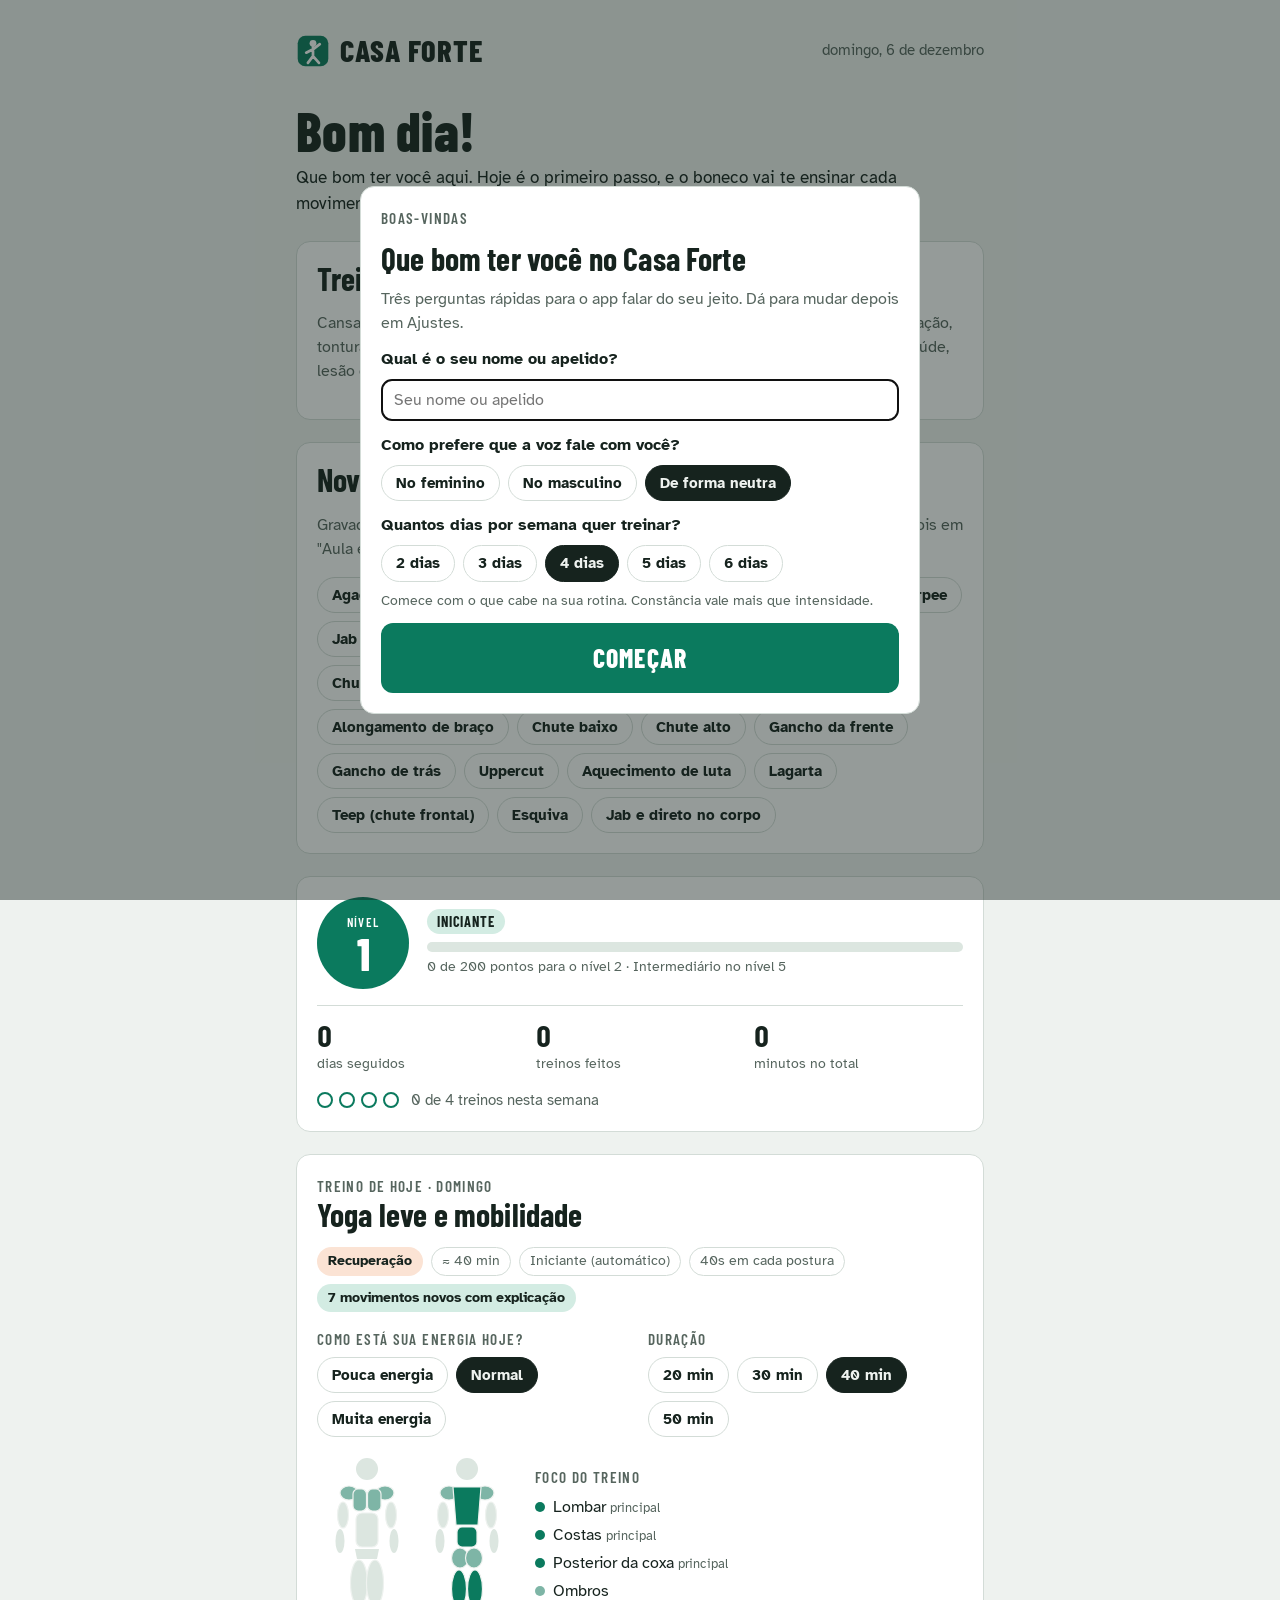
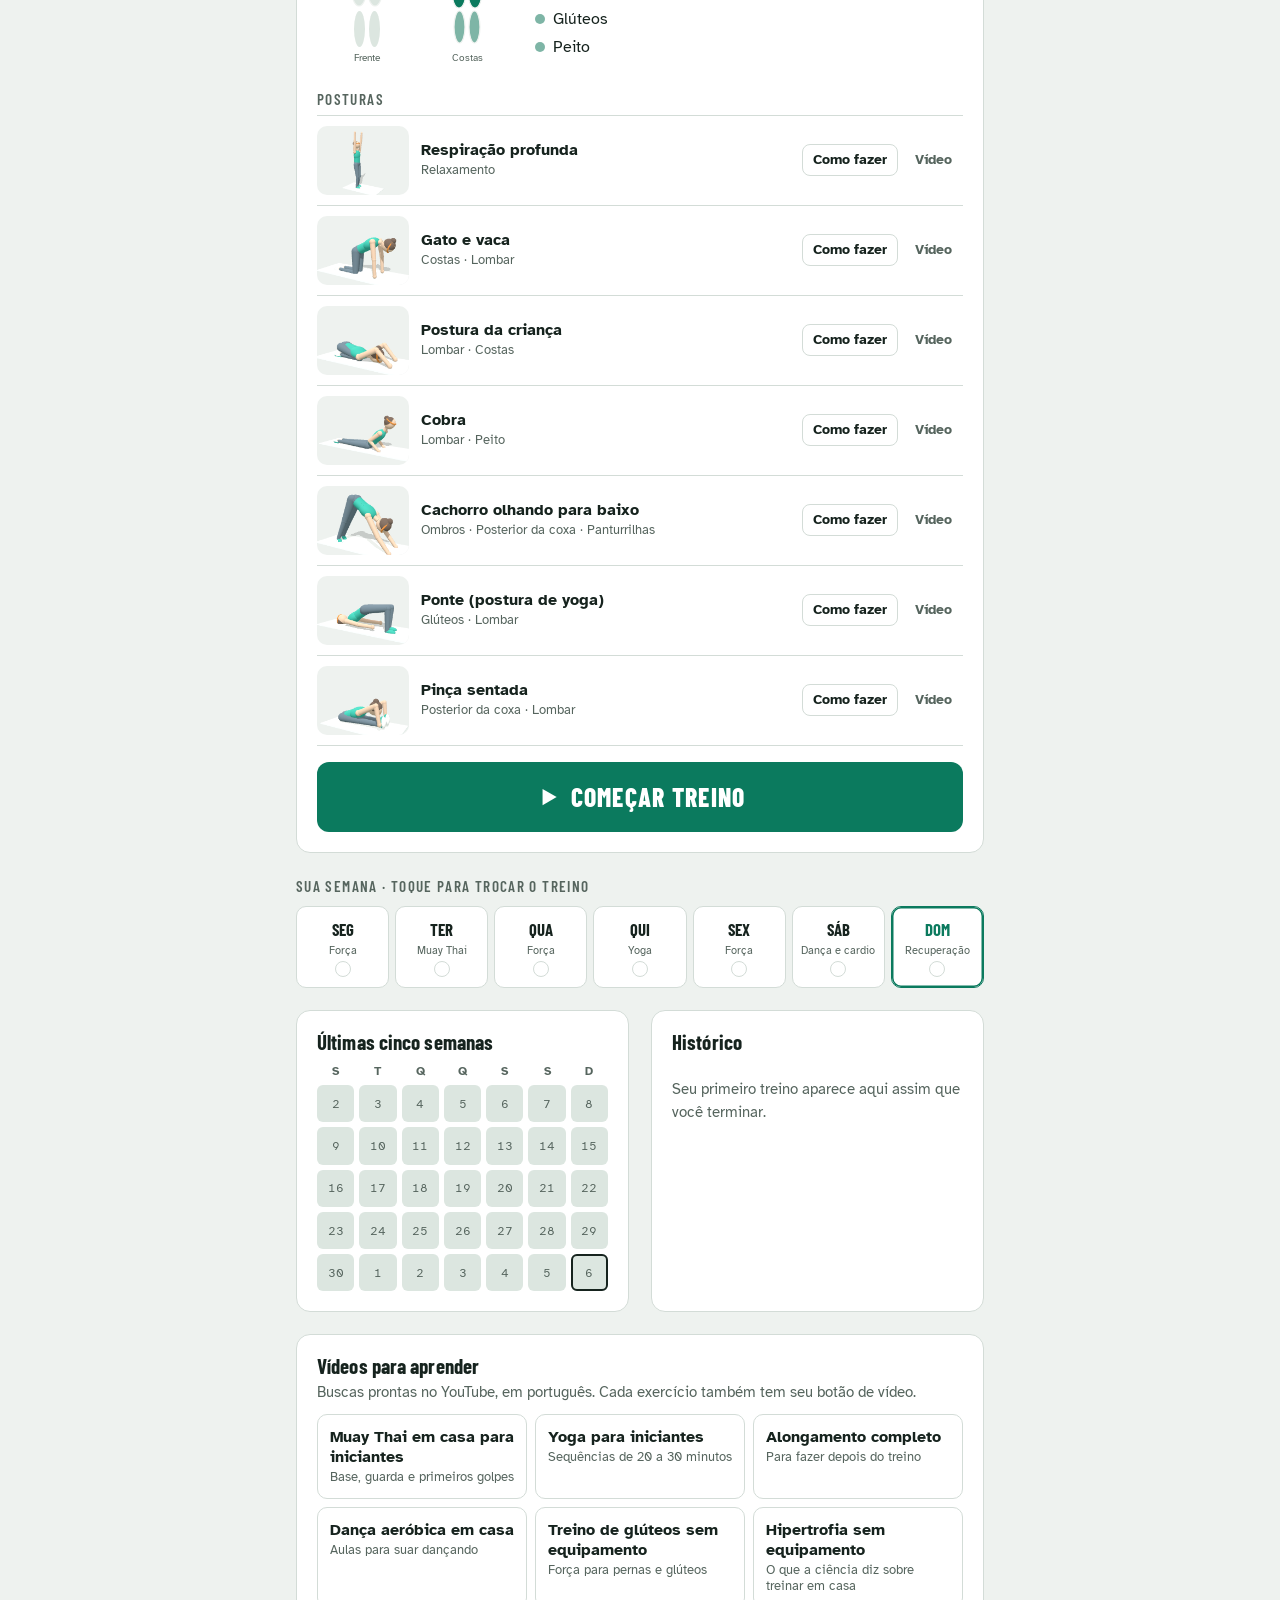
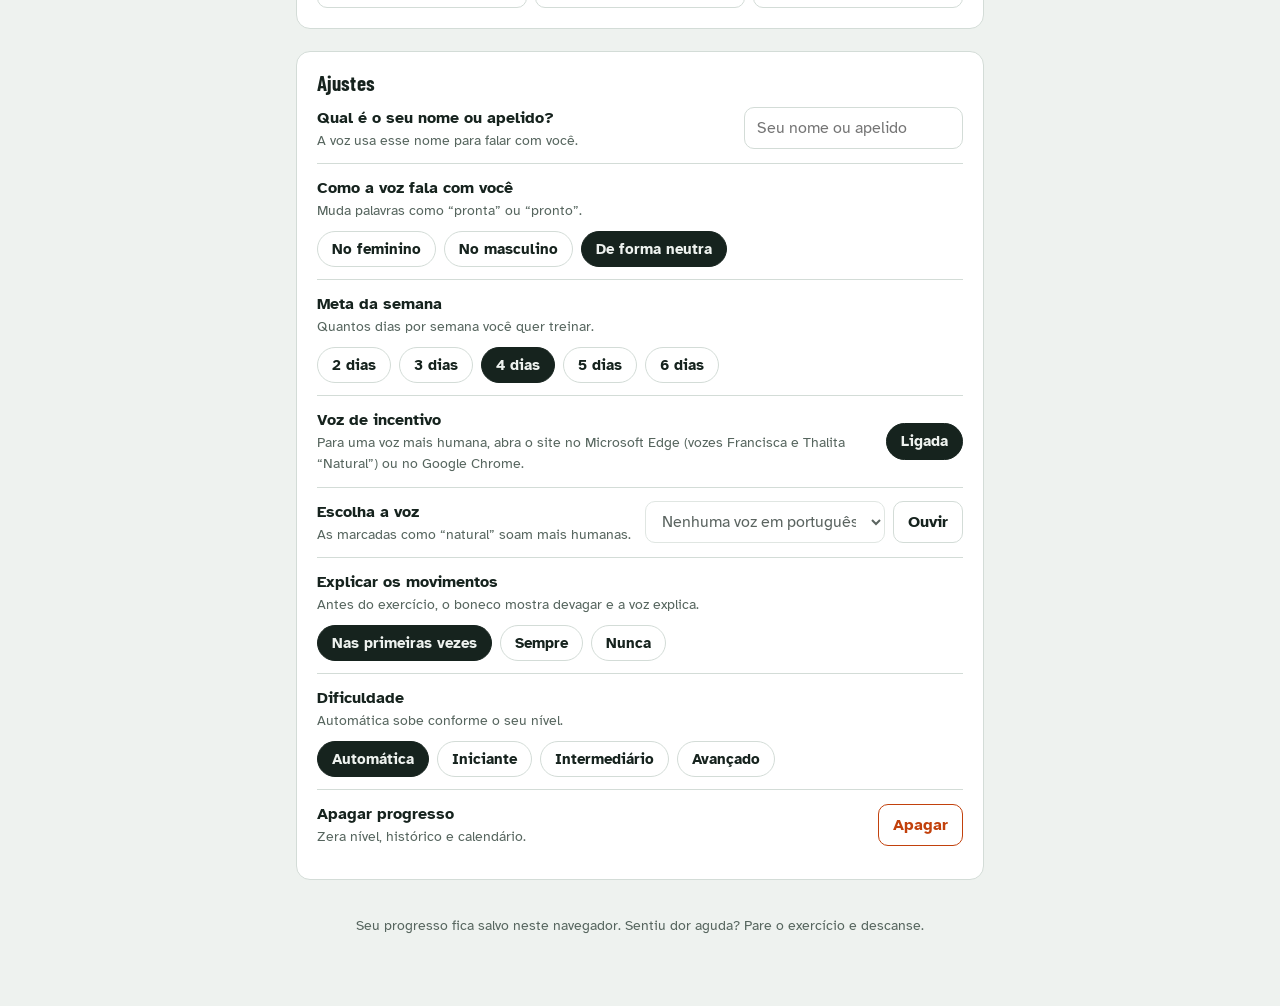
==== index.html @ c3bfa022 "Lote 2: teep, esquiva e jab e direto no corpo com aula; nova família de defesa no Muay Thai Co-Autho" ====
<!doctype html>
<html lang="pt-BR">
<head>
<meta charset="utf-8">
<meta name="viewport" content="width=device-width, initial-scale=1, viewport-fit=cover">
<title>Casa Forte</title>
<meta name="description" content="Treinos em casa sem equipamento: força, Muay Thai, yoga, alongamento e dança, com boneco 3D que ensina cada movimento e voz de incentivo.">
<meta name="theme-color" content="#0B7A5E">
<link rel="manifest" href="manifest.webmanifest">
<link rel="apple-touch-icon" href="icons/icon-192.png">
<meta name="apple-mobile-web-app-capable" content="yes">
<meta name="claude:viewport-fit-sides" content="cover">
<link rel="icon" href="data:image/svg+xml,%3Csvg xmlns='http://www.w3.org/2000/svg' viewBox='0 0 40 40'%3E%3Crect x='2' y='2' width='36' height='36' rx='9' fill='%230B7A5E'/%3E%3Ccircle cx='20' cy='11' r='4' fill='white'/%3E%3Cpath d='M20 15v11M20 18l-8 4M20 18l8-6M20 26l-6 8M20 26l7 8' stroke='white' stroke-width='3.2' stroke-linecap='round' fill='none'/%3E%3C/svg%3E">
<link rel="preconnect" href="https://fonts.googleapis.com">
<link rel="preconnect" href="https://fonts.gstatic.com" crossorigin>
<link rel="stylesheet" href="https://fonts.googleapis.com/css2?family=Barlow+Condensed:wght@500;600;700;800&family=Atkinson+Hyperlegible:wght@400;700&display=swap">
<link rel="stylesheet" href="css/style.css">
</head>
<body>
<div class="wrap" id="home">
  <header class="top">
    <div class="brand">
      <svg viewBox="0 0 40 40" aria-hidden="true"><rect x="2" y="2" width="36" height="36" rx="9" fill="var(--accent)"/><circle cx="20" cy="11" r="4" fill="var(--accent-ink)"/><path d="M20 15v11M20 18l-8 4M20 18l8-6M20 26l-6 8M20 26l7 8" stroke="var(--accent-ink)" stroke-width="3.2" stroke-linecap="round" fill="none"/></svg>
      <span class="brandname">Casa Forte</span>
    </div>
    <div class="today-date" id="todayDate"></div>
  </header>

  <section class="hello-card" aria-label="Boas-vindas">
    <h1 id="hello">Olá!</h1>
    <p id="helloLine"></p>
  </section>

  <section class="card safety" aria-label="Treine com segurança">
    <h2>Treine com segurança</h2>
    <p class="muted">Cansaço e ardência no músculo são esperados. Pare se sentir dor aguda ou na articulação, tontura, dor no peito ou falta de ar fora do normal. Se você tem alguma condição de saúde, lesão ou está grávida, converse com um profissional de saúde antes.</p>
  </section>

  <section class="card" aria-label="Movimentos reais">
    <h2>Novo: movimentos reais</h2>
    <p class="muted">Gravados com captura de movimento de uma pessoa de verdade. Toque em um e depois em "Aula em câmera lenta".</p>
    <div class="chips"><button class="chip" data-ver="squat">Agachamento livre</button><button class="chip" data-ver="pushFull">Flexão</button><button class="chip" data-ver="highPlank">Prancha alta</button><button class="chip" data-ver="bicycle">Abdominal bicicleta</button><button class="chip" data-ver="burpee">Burpee</button><button class="chip" data-ver="jabcross">Jab e direto</button><button class="chip" data-ver="shadowbox">Sequência de socos</button><button class="chip" data-ver="elbow">Cotovelada</button><button class="chip" data-ver="knee">Joelhada</button><button class="chip" data-ver="kickMid">Chute circular</button><button class="chip" data-ver="mtBounce">Base de luta</button><button class="chip" data-ver="jacks">Polichinelo</button><button class="chip" data-ver="jog">Corrida no lugar</button><button class="chip" data-ver="armStretch">Alongamento de braço</button><button class="chip" data-ver="kickLow">Chute baixo</button><button class="chip" data-ver="kickHigh">Chute alto</button><button class="chip" data-ver="hookLead">Gancho da frente</button><button class="chip" data-ver="hookRear">Gancho de trás</button><button class="chip" data-ver="upperRear">Uppercut</button><button class="chip" data-ver="boxWarm">Aquecimento de luta</button><button class="chip" data-ver="pikeWalk">Lagarta</button><button class="chip" data-ver="teep">Teep (chute frontal)</button><button class="chip" data-ver="dodge">Esquiva</button><button class="chip" data-ver="bodyJab">Jab e direto no corpo</button></div>
  </section>

  <section class="card" aria-label="Seu nível">
    <div class="levelrow">
      <div class="lvl"><small>Nível</small><b id="lvlNum">1</b></div>
      <div>
        <span class="tierpill" id="tierName">Iniciante</span>
        <div class="xpbar"><i id="xpFill" style="width:0%"></i></div>
        <div class="muted" style="font-size:.9rem" id="xpText"></div>
      </div>
    </div>
    <div class="stats">
      <div class="stat"><b id="stStreak">0</b><span>dias seguidos</span></div>
      <div class="stat"><b id="stCount">0</b><span>treinos feitos</span></div>
      <div class="stat"><b id="stMin">0</b><span>minutos no total</span></div>
    </div>
    <div class="weekgoal"><div class="wg-dots" id="wgDots"></div><span id="wgText"></span></div>
  </section>

  <section class="card today" aria-label="Treino escolhido">
    <div>
      <div class="eyebrow" id="planEyebrow">Treino de hoje</div>
      <h2 id="planName"></h2>
    </div>
    <div class="tagrow" id="planTags"></div>
    <div class="opts">
      <div>
        <div class="eyebrow" style="margin-bottom:6px">Como está sua energia hoje?</div>
        <div class="chips" id="energyChips"></div>
        <p class="note" id="energyNote"></p>
      </div>
      <div>
        <div class="eyebrow" style="margin-bottom:6px">Duração</div>
        <div class="chips" id="durChips"></div>
      </div>
    </div>
    <div class="focus">
      <div id="bodyMap"></div>
      <div>
        <div class="eyebrow">Foco do treino</div>
        <ul id="focusList"></ul>
      </div>
    </div>
    <div>
      <div class="eyebrow" style="margin-bottom:4px" id="exHead">Exercícios</div>
      <div class="exlist" id="exList"></div>
    </div>
    <button class="go" id="startBtn"><svg width="26" height="26" viewBox="0 0 24 24" aria-hidden="true"><path d="M7 4.5v15l13-7.5z" fill="currentColor"/></svg>Começar treino</button>
  </section>

  <section aria-label="Semana">
    <div class="eyebrow" style="margin-bottom:8px">Sua semana · toque para trocar o treino</div>
    <div class="week" id="week"></div>
  </section>

  <div class="two">
    <section class="card" aria-label="Calendário">
      <h3>Últimas cinco semanas</h3>
      <div class="cal" id="cal"></div>
    </section>
    <section class="card" aria-label="Histórico">
      <h3>Histórico</h3>
      <ul class="hist" id="hist"></ul>
    </section>
  </div>

  <section class="card" aria-label="Vídeos">
    <h3>Vídeos para aprender</h3>
    <p class="muted" style="margin:4px 0 0;font-size:.95rem">Buscas prontas no YouTube, em português. Cada exercício também tem seu botão de vídeo.</p>
    <div class="vids" id="vids"></div>
  </section>

  <section class="card" aria-label="Ajustes">
    <h3>Ajustes</h3>
    <div class="setrow">
      <div><b>Qual é o seu nome ou apelido?</b><div class="muted small">A voz usa esse nome para falar com você.</div></div>
      <input id="nameIn" class="field" type="text" maxlength="30" placeholder="Seu nome ou apelido" autocomplete="nickname">
    </div>
    <div class="setrow">
      <div><b>Como a voz fala com você</b><div class="muted small">Muda palavras como “pronta” ou “pronto”.</div></div>
      <div class="chips" id="tratChips"></div>
    </div>
    <div class="setrow">
      <div><b>Meta da semana</b><div class="muted small">Quantos dias por semana você quer treinar.</div></div>
      <div class="chips" id="metaChips"></div>
    </div>
    <div class="setrow">
      <div style="min-width:0;flex:1 1 240px"><b>Voz de incentivo</b><div class="muted small" id="voiceInfo">Fala o exercício, explica os movimentos e anima você.</div></div>
      <div class="chips"><button class="chip" id="voiceToggle" aria-pressed="true">Ligada</button></div>
    </div>
    <div class="setrow">
      <div><b>Escolha a voz</b><div class="muted small">As marcadas como “natural” soam mais humanas.</div></div>
      <div class="chips"><select id="voiceSel" class="field" aria-label="Voz"></select><button class="btn2" id="voiceTest">Ouvir</button></div>
    </div>
    <div class="setrow">
      <div><b>Explicar os movimentos</b><div class="muted small">Antes do exercício, o boneco mostra devagar e a voz explica.</div></div>
      <div class="chips" id="explainChips"></div>
    </div>
    <div class="setrow">
      <div><b>Dificuldade</b><div class="muted small">Automática sobe conforme o seu nível.</div></div>
      <div class="chips" id="tierChips"></div>
    </div>
    <div class="setrow">
      <div><b>Apagar progresso</b><div class="muted small">Zera nível, histórico e calendário.</div></div>
      <div id="resetBox"><button class="btn2 danger" id="resetBtn">Apagar</button></div>
    </div>
  </section>
  <p class="foot">Seu progresso fica salvo neste navegador. Sentiu dor aguda? Pare o exercício e descanse.</p>
</div>

<div class="overlay" id="player" hidden>
  <div class="pl">
    <div class="plhead">
      <div class="eyebrow" id="plLabel">Aquecimento</div>
      <div class="num muted" id="plTotal"></div>
      <button class="btn2" id="quitBtn">Encerrar</button>
    </div>
    <div class="prog"><i id="plProg"></i></div>
    <div class="stage">
      <canvas id="plCanvas"></canvas><canvas id="plOverlay" class="ov"></canvas>
      <span class="badge" id="plBadge">Exercício</span>
      <span class="hint">Arraste para girar · toque duplo para voltar</span>
    </div>
    <div class="side">
      <div id="quitBox" hidden></div>
      <div class="plinfo">
        <div style="min-width:0">
          <div class="plname" id="plName"></div>
          <div class="pltip" id="plTip"></div>
          <div class="pltempo" id="plTempo" hidden></div>
        </div>
        <div class="ring" id="plRing">
          <svg viewBox="0 0 120 120"><circle class="bgc" cx="60" cy="60" r="52" stroke-width="10" fill="none"/><circle class="fgc" id="plArc" cx="60" cy="60" r="52" stroke-width="10" fill="none" stroke-linecap="round" stroke-dasharray="326.7" stroke-dashoffset="0"/></svg>
          <div class="t" id="plTime">0</div>
        </div>
      </div>
      <div id="plHow" class="howbox" hidden></div>
      <div class="tagrow" id="plMus"></div>
      <div class="nextup" id="plNext"></div>
      <div class="ctrls">
        <button class="cb" id="prevBtn" aria-label="Voltar exercício"><svg viewBox="0 0 24 24"><path d="M6 5v14M19 5l-10 7 10 7z" fill="currentColor" stroke="currentColor" stroke-width="2" stroke-linejoin="round"/></svg></button>
        <button class="cb big" id="pauseBtn" aria-label="Pausar"><svg viewBox="0 0 24 24" id="pauseIco"><rect x="6" y="5" width="4" height="14" rx="1" fill="currentColor"/><rect x="14" y="5" width="4" height="14" rx="1" fill="currentColor"/></svg></button>
        <button class="cb" id="nextBtn" aria-label="Pular exercício"><svg viewBox="0 0 24 24"><path d="M18 5v14M5 5l10 7-10 7z" fill="currentColor" stroke="currentColor" stroke-width="2" stroke-linejoin="round"/></svg></button>
      </div>
      <div class="ctrls small">
        <button class="pillbtn" id="howBtn" aria-pressed="false">Como fazer</button>
        <button class="pillbtn" id="guideBtn" aria-pressed="true">Guias de postura</button>
        <button class="pillbtn" id="plVoice" aria-pressed="true">Voz</button>
        <a class="pillbtn" id="plVideo" href="#" target="_blank" rel="noopener">Vídeo</a>
      </div>
    </div>
  </div>
</div>

<div class="overlay done" id="done" hidden>
  <canvas id="confetti" aria-hidden="true"></canvas>
  <div class="box">
    <div class="eyebrow">Treino concluído</div>
    <h2 id="dnTitle">Mandou bem!</h2>
    <p class="muted" id="dnText" style="margin:0"></p>
    <div class="card" style="width:100%">
      <div class="levelrow">
        <div class="lvl"><small>Nível</small><b id="dnLvl">1</b></div>
        <div style="text-align:left"><span class="tierpill" id="dnTier"></span><div class="xpbar"><i id="dnFill"></i></div><div class="muted" style="font-size:.9rem" id="dnXp"></div></div>
      </div>
      <div class="stats">
        <div class="stat"><b id="dnMin">0</b><span>minutos</span></div>
        <div class="stat"><b id="dnGain">0</b><span>pontos ganhos</span></div>
        <div class="stat"><b id="dnStreak">0</b><span>dias seguidos</span></div>
      </div>
    </div>
    <button class="go" id="dnBack">Voltar ao início</button>
  </div>
</div>

<div class="modal" id="preview" hidden>
  <div class="card mcard" role="dialog" aria-modal="true" aria-labelledby="pvName">
    <div style="display:flex;justify-content:space-between;gap:10px;align-items:start">
      <div><div class="eyebrow" id="pvMus"></div><h3 id="pvName" style="font-size:1.8rem"></h3></div>
      <button class="btn2" id="pvClose">Fechar</button>
    </div>
    <div class="pvgrid">
      <div class="pv"><canvas id="pvCanvas"></canvas><canvas id="pvOverlay" class="ov"></canvas><span class="hint">Arraste para girar</span></div>
      <div id="pvHow"></div>
    </div>
    <div class="chips"><button class="btn" id="pvListen">Aula em câmera lenta</button><a class="lnk" id="pvVideo" target="_blank" rel="noopener">Ver vídeo no YouTube</a></div>
  </div>
</div>


<div class="modal" id="welcome" hidden>
  <div class="card mcard welcome" role="dialog" aria-modal="true" aria-labelledby="wTitle">
    <div class="eyebrow">Boas-vindas</div>
    <h2 id="wTitle">Que bom ter você no Casa Forte</h2>
    <p class="muted" style="margin:0">Três perguntas rápidas para o app falar do seu jeito. Dá para mudar depois em Ajustes.</p>
    <label class="wq"><b>Qual é o seu nome ou apelido?</b><input id="wName" class="field" type="text" maxlength="30" placeholder="Seu nome ou apelido" autocomplete="nickname"></label>
    <div class="wq"><b>Como prefere que a voz fale com você?</b><div class="chips" id="wTrat"></div></div>
    <div class="wq"><b>Quantos dias por semana quer treinar?</b><div class="chips" id="wMeta"></div><span class="muted small">Comece com o que cabe na sua rotina. Constância vale mais que intensidade.</span></div>
    <button class="go" id="wGo">Começar</button>
  </div>
</div>

<script src="js/vendor/three.min.js"></script>
<script src="js/engine.js"></script>
<script src="js/teach.js"></script>
<script src="js/catalog.js"></script>
<script src="js/lines.js"></script>
<script src="js/vendor/GLTFLoader.js"></script>
<script src="js/vendor/SkeletonUtils.js"></script>
<script src="js/vendor/meshopt_decoder.js"></script>
<script src="js/mocap.js"></script>
<script src="js/real.js"></script>
<script src="js/mannequin.js"></script>
<script src="js/ritmo.js"></script>
<script src="js/aula.js"></script>
<script src="js/app.js"></script>
</body>
</html>
---- css/style.css ----
/* Layout: uma coluna central estilo app (painel de treino), player em tela cheia por cima */
:root{
  --bg:#EEF2EF; --surface:#FFFFFF; --ink:#16231E; --muted:#56655E; --line:#D3DCD7;
  --accent:#0B7A5E; --accent-ink:#FFFFFF; --accent-soft:#D3ECE3; --mat:#DCE6E0;
  --warm:#C2410C; --warm-soft:#FBE3D4;
  --font-d:'Barlow Condensed','Arial Narrow','Roboto Condensed',sans-serif;
  --font-b:'Atkinson Hyperlegible',system-ui,-apple-system,'Segoe UI',sans-serif;
}
@media (prefers-color-scheme: dark){:root:not([data-theme="light"]){
  --bg:#0E1412; --surface:#17201C; --ink:#E3EBE7; --muted:#9AA9A2; --line:#2A3631;
  --accent:#3CC69C; --accent-ink:#06261C; --accent-soft:#143A2E; --mat:#1F2B26;
  --warm:#FF8B4D; --warm-soft:#3A2214; color-scheme:dark}}
:root[data-theme="dark"]{
  --bg:#0E1412; --surface:#17201C; --ink:#E3EBE7; --muted:#9AA9A2; --line:#2A3631;
  --accent:#3CC69C; --accent-ink:#06261C; --accent-soft:#143A2E; --mat:#1F2B26;
  --warm:#FF8B4D; --warm-soft:#3A2214; color-scheme:dark}
*{box-sizing:border-box}
[hidden]{display:none!important}
html,body{background:var(--bg);color:var(--ink)}
body{font-family:var(--font-b);font-size:16px;line-height:1.5}
.wrap{max-width:720px;margin:0 auto;padding-block:20px 48px;padding-left:max(16px,env(safe-area-inset-left,0px));padding-right:max(16px,env(safe-area-inset-right,0px));display:flex;flex-direction:column;gap:22px}
h1,h2,h3{font-family:var(--font-d);font-weight:700;line-height:1.05;margin:0;text-wrap:balance;letter-spacing:.005em}
h2{font-size:2rem}
h3{font-size:1.3rem}
.eyebrow{font-family:var(--font-d);font-weight:600;font-size:.95rem;text-transform:uppercase;letter-spacing:.09em;color:var(--muted)}
.muted{color:var(--muted)}
button{font:inherit;color:inherit;cursor:pointer}
button:focus-visible,a:focus-visible{outline:3px solid var(--accent);outline-offset:2px}
.num{font-family:var(--font-d);font-variant-numeric:tabular-nums}

.top{display:flex;align-items:center;justify-content:space-between;gap:12px}
.brand{display:flex;align-items:center;gap:10px}
.brand svg{width:34px;height:34px}
.brandname{font-family:var(--font-d);font-size:1.9rem;font-weight:800;text-transform:uppercase;letter-spacing:.03em}
.today-date{color:var(--muted);font-size:.95rem;text-align:right}

.card{background:var(--surface);border:1px solid var(--line);border-radius:14px;padding:20px}
.levelrow{display:grid;grid-template-columns:auto 1fr;gap:18px;align-items:center}
.lvl{display:flex;flex-direction:column;align-items:center;justify-content:center;width:92px;height:92px;border-radius:50%;background:var(--accent);color:var(--accent-ink)}
.lvl small{font-family:var(--font-d);text-transform:uppercase;letter-spacing:.1em;font-size:.8rem;font-weight:600}
.lvl b{font-family:var(--font-d);font-size:2.8rem;line-height:.9;font-weight:800}
.tierpill{display:inline-block;font-family:var(--font-d);font-weight:700;text-transform:uppercase;letter-spacing:.06em;font-size:.9rem;padding:2px 10px;border-radius:99px;background:var(--accent-soft);color:var(--ink)}
.xpbar{height:10px;border-radius:99px;background:var(--mat);overflow:hidden;margin:8px 0 4px}
.xpbar i{display:block;height:100%;background:var(--accent);border-radius:99px;transition:width .6s}
.stats{display:grid;grid-template-columns:repeat(3,1fr);gap:10px;margin-top:16px;border-top:1px solid var(--line);padding-top:14px}
.stat b{display:block;font-family:var(--font-d);font-size:1.9rem;line-height:1;font-variant-numeric:tabular-nums}
.stat span{font-size:.85rem;color:var(--muted)}

.today{display:flex;flex-direction:column;gap:16px}
.tagrow{display:flex;flex-wrap:wrap;gap:8px}
.tag{font-size:.85rem;padding:3px 10px;border-radius:99px;border:1px solid var(--line);color:var(--muted)}
.tag.kind{background:var(--warm-soft);color:var(--ink);border-color:transparent;font-weight:700}
.chips{display:flex;flex-wrap:wrap;gap:8px}
.chip{border:1.5px solid var(--line);background:transparent;border-radius:99px;padding:6px 14px;font-weight:700;font-size:.92rem}
.chip[aria-pressed="true"]{background:var(--ink);color:var(--bg);border-color:var(--ink)}
.focus{display:grid;grid-template-columns:minmax(0,200px) 1fr;gap:18px;align-items:center}
.focus svg{width:100%;height:auto;max-width:200px}
.bm{fill:var(--mat);stroke:var(--bg);stroke-width:1.2}
.bm.l1{fill:color-mix(in srgb,var(--accent) 45%,var(--mat))}
.bm.l2{fill:var(--accent)}
.bm-base{fill:var(--mat)}
.focus ul{margin:6px 0 0;padding:0;list-style:none;display:flex;flex-direction:column;gap:4px}
.focus li{display:flex;align-items:center;gap:8px}
.dot{width:10px;height:10px;border-radius:50%;flex:none}
.dot.l2{background:var(--accent)}.dot.l1{background:color-mix(in srgb,var(--accent) 45%,var(--mat))}

.exlist{display:flex;flex-direction:column;border-top:1px solid var(--line)}
.ex{display:grid;grid-template-columns:64px minmax(0,1fr) auto;gap:12px;align-items:center;padding:10px 0;border-bottom:1px solid var(--line)}
.ex canvas{width:64px;height:48px;background:var(--bg);border-radius:8px}
.ex .nm{font-weight:700;line-height:1.25}
.ex .mm{font-size:.83rem;color:var(--muted)}
.ex .acts{display:flex;gap:6px}
.lnk{border:1.5px solid var(--line);background:transparent;border-radius:8px;padding:5px 10px;font-size:.85rem;font-weight:700;text-decoration:none;color:var(--ink);white-space:nowrap}
.go{display:flex;align-items:center;justify-content:center;gap:10px;width:100%;border:0;border-radius:12px;padding:16px;background:var(--accent);color:var(--accent-ink);font-family:var(--font-d);font-size:1.6rem;font-weight:800;text-transform:uppercase;letter-spacing:.05em}
.go:hover{filter:brightness(1.06)}

.week{display:grid;grid-template-columns:repeat(7,minmax(0,1fr));gap:6px}
.day{display:flex;flex-direction:column;align-items:center;gap:2px;padding:10px 2px;border-radius:10px;border:1.5px solid var(--line);background:var(--surface);min-width:0}
.day b{font-family:var(--font-d);font-size:1.05rem;text-transform:uppercase}
.day span{font-size:.7rem;color:var(--muted);text-align:center;line-height:1.15;overflow-wrap:anywhere}
.day.sel{border-color:var(--accent);box-shadow:inset 0 0 0 1.5px var(--accent)}
.day.today b{color:var(--accent)}
.day .ck{width:16px;height:16px;border-radius:50%;border:1.5px solid var(--line);margin-top:2px}
.day .ck.on{background:var(--accent);border-color:var(--accent)}

.cal{display:grid;grid-template-columns:repeat(7,1fr);gap:5px;margin-top:10px}
.cal .h{font-size:.72rem;text-align:center;color:var(--muted);font-weight:700}
.cal .c{aspect-ratio:1;max-width:100%;border-radius:6px;background:var(--mat);display:flex;align-items:center;justify-content:center;font-size:.75rem;color:var(--muted);font-variant-numeric:tabular-nums}
.cal .c.on{background:var(--accent);color:var(--accent-ink);font-weight:700}
.cal .c.td{outline:2px solid var(--ink);outline-offset:-2px}
.cal .c.fut{opacity:.4}

.hist{list-style:none;margin:8px 0 0;padding:0;display:flex;flex-direction:column}
.hist li{display:flex;justify-content:space-between;gap:12px;padding:9px 0;border-bottom:1px solid var(--line);font-size:.95rem}
.hist li span:last-child{color:var(--muted);white-space:nowrap;font-variant-numeric:tabular-nums}
.empty{color:var(--muted);font-size:.95rem;margin:8px 0 0}

.vids{display:grid;grid-template-columns:repeat(auto-fill,minmax(200px,1fr));gap:8px;margin-top:10px}
.vids a{display:block;padding:12px;border-radius:10px;border:1.5px solid var(--line);text-decoration:none;color:var(--ink);font-weight:700;line-height:1.25}
.vids a small{display:block;font-weight:400;color:var(--muted);margin-top:2px}

.setrow{display:flex;flex-wrap:wrap;align-items:center;justify-content:space-between;gap:10px;padding:12px 0;border-bottom:1px solid var(--line)}
.setrow:last-child{border-bottom:0}
.btn2{border:1.5px solid var(--line);background:transparent;border-radius:10px;padding:8px 14px;font-weight:700}
.btn2.danger{color:var(--warm);border-color:var(--warm)}
.foot{font-size:.85rem;color:var(--muted);text-align:center}

/* Player */
.overlay{position:fixed;inset:0;z-index:50;background:var(--bg);display:flex;flex-direction:column;padding-top:env(safe-area-inset-top,0px);padding-bottom:env(safe-area-inset-bottom,0px)}
.pl{flex:1;display:flex;flex-direction:column;gap:10px;width:100%;max-width:900px;margin:0 auto;padding-block:12px;padding-left:max(16px,env(safe-area-inset-left,0px));padding-right:max(16px,env(safe-area-inset-right,0px));min-height:0}
.plhead{display:flex;align-items:center;justify-content:space-between;gap:10px}
.plhead .eyebrow{color:var(--ink)}
.prog{height:6px;background:var(--mat);border-radius:99px;overflow:hidden}
.prog i{display:block;height:100%;background:var(--accent);width:0}
.stage{position:relative;flex:1;min-height:180px;border-radius:16px;background:var(--surface);border:1px solid var(--line);overflow:hidden}
.stage canvas{position:absolute;inset:0;width:100%;height:100%}
.stage .badge{position:absolute;left:12px;top:12px;font-family:var(--font-d);font-weight:700;text-transform:uppercase;letter-spacing:.08em;font-size:.95rem;padding:3px 10px;border-radius:99px;background:var(--accent-soft)}
.stage .badge.rest{background:var(--warm-soft)}
.plinfo{display:grid;grid-template-columns:minmax(0,1fr) auto;gap:14px;align-items:center}
.plname{font-family:var(--font-d);font-size:clamp(1.8rem,5vw,2.6rem);font-weight:800;line-height:1;text-transform:uppercase}
.pltip{color:var(--muted);margin-top:4px;font-size:.98rem}
.ring{position:relative;width:118px;height:118px}
.ring svg{width:100%;height:100%;transform:rotate(-90deg)}
.ring .bgc{stroke:var(--mat)}
.ring .fgc{stroke:var(--accent);transition:stroke .3s}
.ring.rest .fgc{stroke:var(--warm)}
.ring .t{position:absolute;inset:0;display:flex;align-items:center;justify-content:center;font-family:var(--font-d);font-weight:800;font-size:2.7rem;font-variant-numeric:tabular-nums}
.nextup{font-size:.92rem;color:var(--muted)}
.nextup b{color:var(--ink)}
.ctrls{display:flex;align-items:center;justify-content:center;gap:14px}
.cb{width:56px;height:56px;border-radius:50%;border:1.5px solid var(--line);background:var(--surface);display:flex;align-items:center;justify-content:center}
.cb.big{width:76px;height:76px;background:var(--accent);border-color:var(--accent);color:var(--accent-ink)}
.cb svg{width:26px;height:26px}
.cb.big svg{width:34px;height:34px}
.cb[aria-pressed="false"]{opacity:.5}
.confirm{display:flex;flex-direction:column;gap:10px;padding:14px;border-radius:12px;border:1.5px solid var(--warm);background:var(--warm-soft)}
.confirm div{display:flex;gap:8px;flex-wrap:wrap}
@media (min-width:760px){
  .pl{display:grid;grid-template-columns:minmax(0,1.5fr) minmax(0,1fr);grid-template-rows:auto auto 1fr auto;column-gap:22px}
  .plhead,.prog{grid-column:1/-1}
  .stage{grid-row:3/5}
  .side{grid-row:3/5;display:flex;flex-direction:column;justify-content:center;gap:18px}
  .ring{width:150px;height:150px}.ring .t{font-size:3.4rem}
}
@media (max-width:759px){.side{display:flex;flex-direction:column;gap:10px}}

.done{align-items:center;justify-content:center;text-align:center}
.done .box{max-width:460px;display:flex;flex-direction:column;gap:14px;align-items:center;padding:24px max(16px,env(safe-area-inset-left,0px))}
.done h2{font-size:2.6rem;text-transform:uppercase}
.done .stats{width:100%}
.modal{position:fixed;inset:0;z-index:60;background:color-mix(in srgb,var(--ink) 45%,transparent);display:flex;align-items:center;justify-content:center;padding:16px}
.modal .card{width:min(520px,100%);display:flex;flex-direction:column;gap:12px}
.modal .pv{position:relative;height:240px;border-radius:12px;background:var(--bg)}
.modal .pv canvas{position:absolute;inset:0;width:100%;height:100%}
@media (prefers-reduced-motion:reduce){.xpbar i{transition:none}}

/* ---------- v2 ---------- */
.small{font-size:.88rem}
.hello-card{display:flex;flex-direction:column;gap:6px;padding-block:6px 2px}
.hello-card h1{font-size:clamp(2.4rem,8vw,3.4rem);font-weight:800;text-transform:none}
.hello-card p{margin:0;font-size:1.08rem;max-width:56ch}
.opts{display:grid;grid-template-columns:repeat(auto-fit,minmax(260px,1fr));gap:16px}
.note{margin:6px 0 0;font-size:.9rem;color:var(--muted);min-height:0}
.note:empty{display:none}
.tag.learn{background:var(--accent-soft);border-color:transparent;color:var(--ink);font-weight:700}
.focus li small{font-size:.8rem}
.ex{grid-template-columns:92px minmax(0,1fr) auto}
.thumb{padding:0;border:0;border-radius:10px;background:var(--bg);width:92px;height:69px;overflow:hidden;display:block}
.thumb img,.thumb canvas{width:100%;height:100%;object-fit:cover;display:block}
.lnk.ghost{border-color:transparent;color:var(--muted)}
@media (max-width:480px){.ex{grid-template-columns:78px minmax(0,1fr)}.thumb{width:78px;height:58px}.ex .acts{grid-column:2}}
.two{display:grid;grid-template-columns:repeat(auto-fit,minmax(280px,1fr));gap:22px}
.field{font:inherit;color:var(--ink);background:var(--surface);border:1.5px solid var(--line);border-radius:10px;padding:8px 12px;max-width:100%}
select.field{max-width:240px}
.stage .ov,.pv .ov{position:absolute;inset:0;width:100%;height:100%;cursor:grab}
.stage .ov:active,.pv .ov:active{cursor:grabbing}
.stage{background:radial-gradient(120% 90% at 50% 30%,var(--surface),var(--bg))}
.hint{position:absolute;right:12px;bottom:10px;font-size:.78rem;color:var(--muted);pointer-events:none}
.badge.learn{background:var(--accent);color:var(--accent-ink)}
.ring.learn .fgc{stroke:var(--ink)}
.howbox{border:1.5px solid var(--line);background:var(--surface);border-radius:12px;padding:12px 14px}
.how{margin:0;padding:0;list-style:none;display:flex;flex-direction:column;gap:10px;counter-reset:h}
.how li{display:grid;grid-template-columns:28px 1fr;gap:2px 10px;counter-increment:h;line-height:1.4}
.how li::before{content:counter(h);grid-row:1/3;width:26px;height:26px;border-radius:50%;background:var(--accent);color:var(--accent-ink);font-family:var(--font-d);font-weight:800;display:flex;align-items:center;justify-content:center}
.how li b{font-family:var(--font-d);text-transform:uppercase;letter-spacing:.06em;font-size:.9rem}
.ctrls.small{gap:8px;flex-wrap:wrap}
.pillbtn{border:1.5px solid var(--line);background:var(--surface);border-radius:99px;padding:7px 14px;font-weight:700;font-size:.9rem;color:var(--ink);text-decoration:none}
.pillbtn[aria-pressed="true"]{background:var(--ink);color:var(--bg);border-color:var(--ink)}
.done #confetti{position:absolute;inset:0;width:100%;height:100%;pointer-events:none}
.done .box{position:relative}
.mcard{width:min(860px,100%)!important;max-height:calc(100% - 8px);overflow:auto}
.pvgrid{display:grid;grid-template-columns:minmax(0,1.2fr) minmax(0,1fr);gap:16px;align-items:start}
.modal .pv{height:300px}
@media (max-width:680px){.pvgrid{grid-template-columns:1fr}.modal .pv{height:240px}}
@media (min-width:760px){.side{overflow:auto;max-height:100%}}
@media (min-width:760px){.side{justify-content:flex-start;padding-top:4px}}
@media (max-width:759px){
  .overlay#player{overflow-y:auto}
  .pl{flex:none;min-height:100%}
  .stage{flex:none;height:min(52vh,460px)}
}
/* ---------- v3: boas-vindas e meta ---------- */
.welcome{max-width:560px;display:flex;flex-direction:column;gap:14px}
.welcome h2{font-size:2rem}
.wq{display:flex;flex-direction:column;gap:8px}
.weekgoal{display:flex;align-items:center;gap:12px;margin-top:14px;flex-wrap:wrap;font-size:.92rem;color:var(--muted)}
.wg-dots{display:flex;gap:6px}
.wg-dots i{width:16px;height:16px;border-radius:50%;border:2px solid var(--accent)}
.wg-dots i.on{background:var(--accent)}

.pltempo{margin-top:6px;display:inline-block;background:var(--accent);color:var(--accent-ink,#fff);border-radius:99px;padding:4px 12px;font-weight:700;font-size:.9rem}
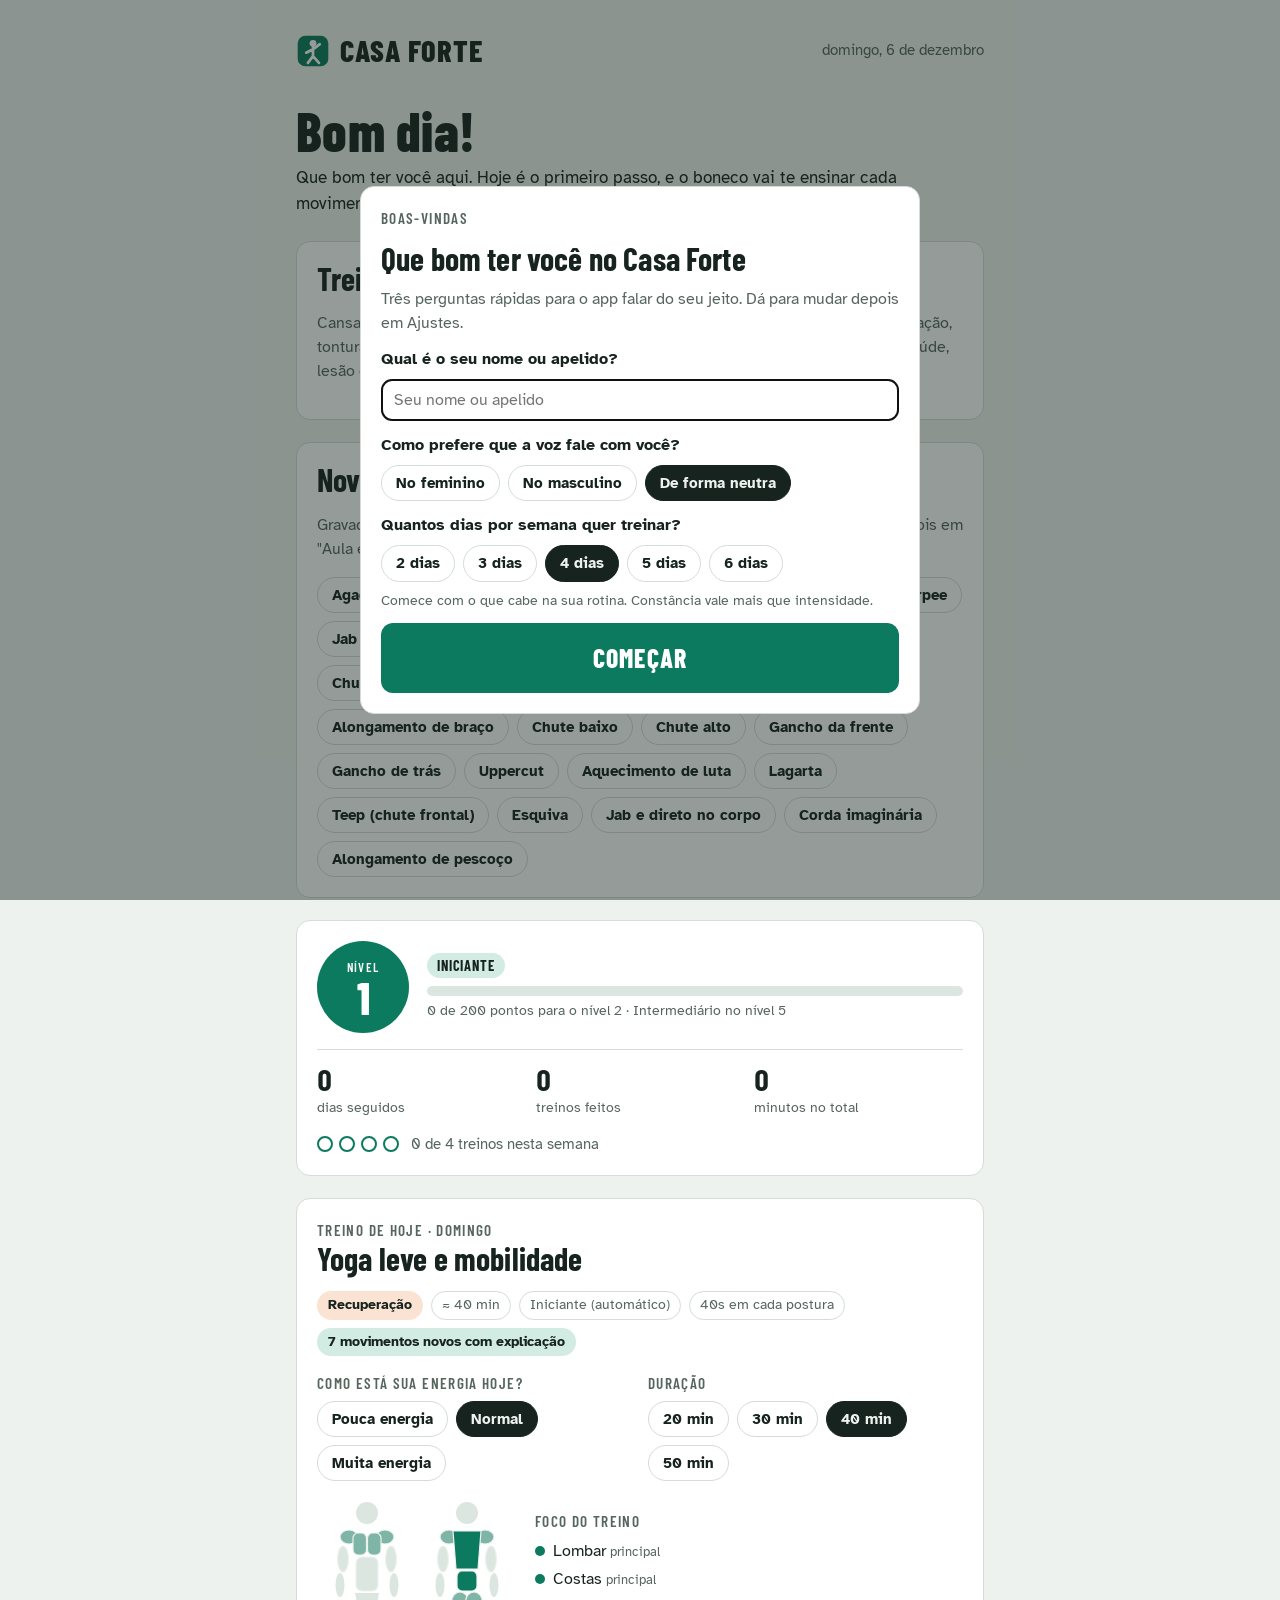
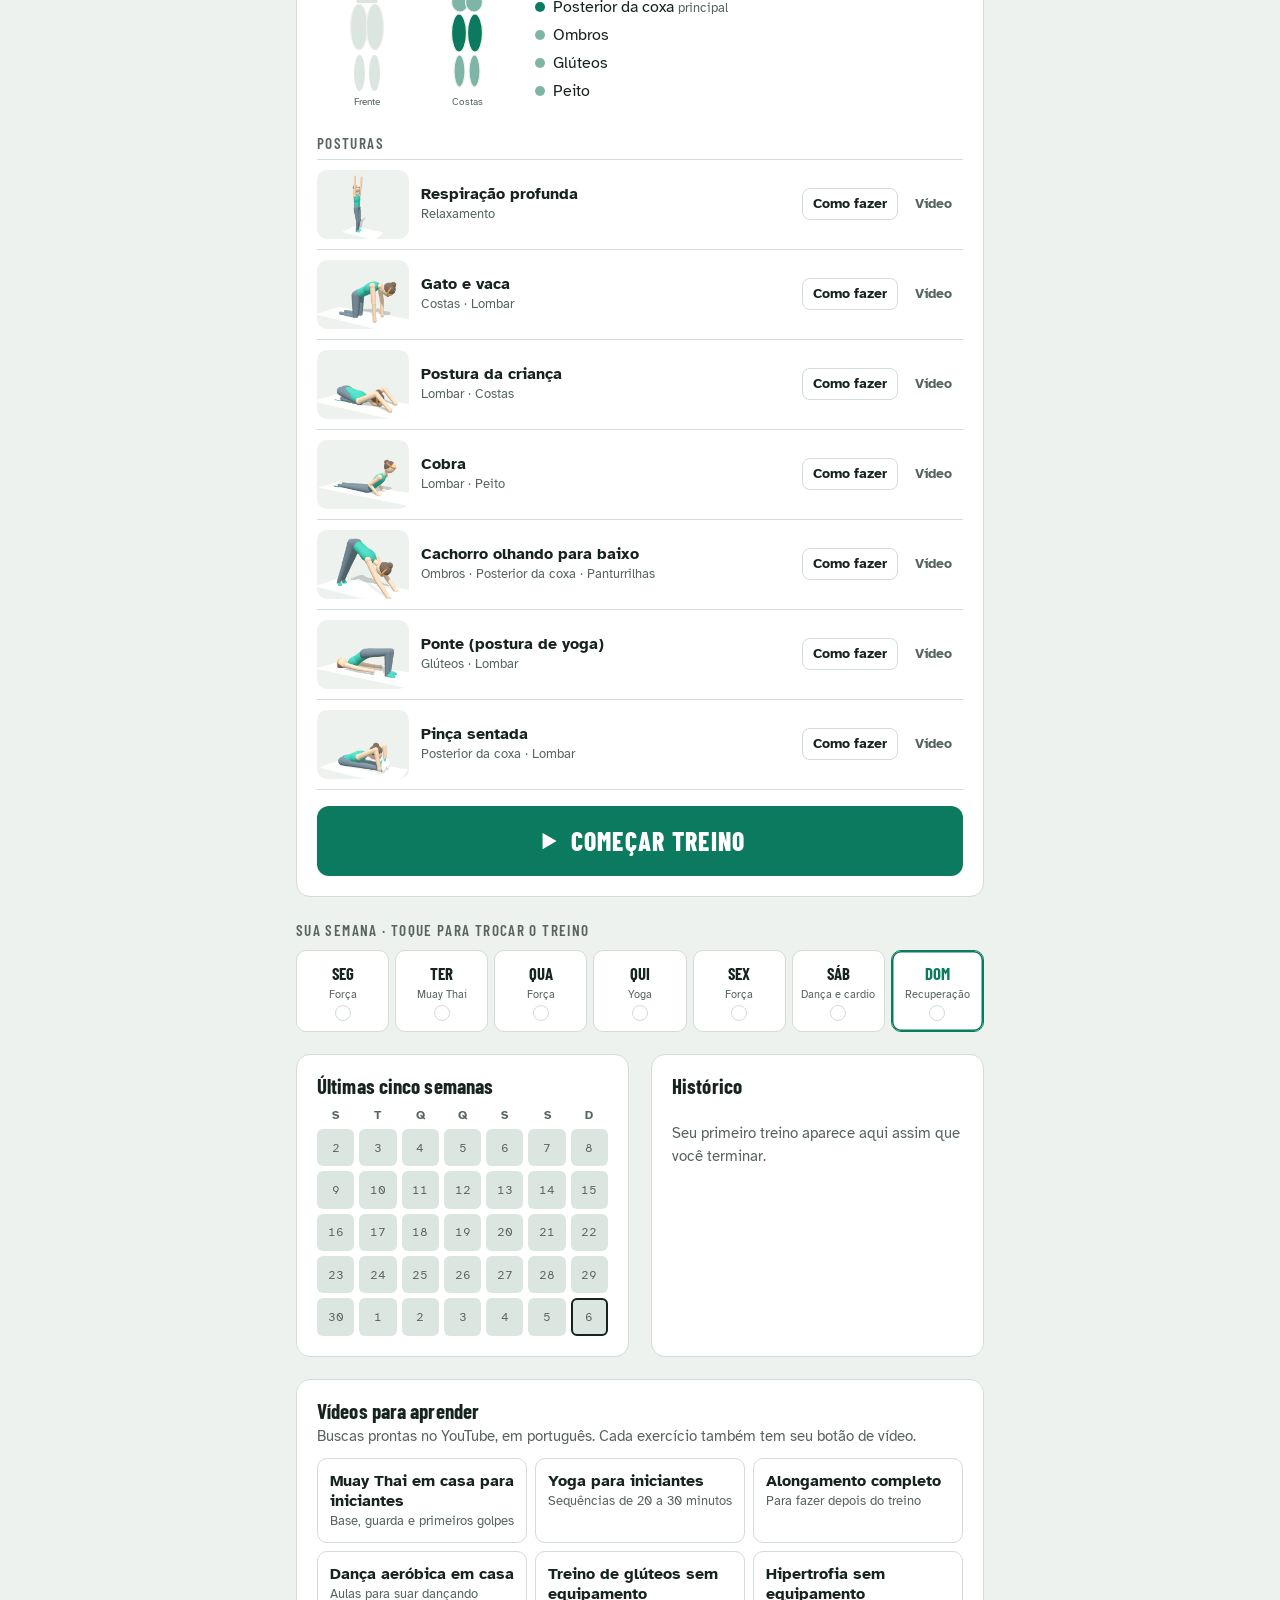
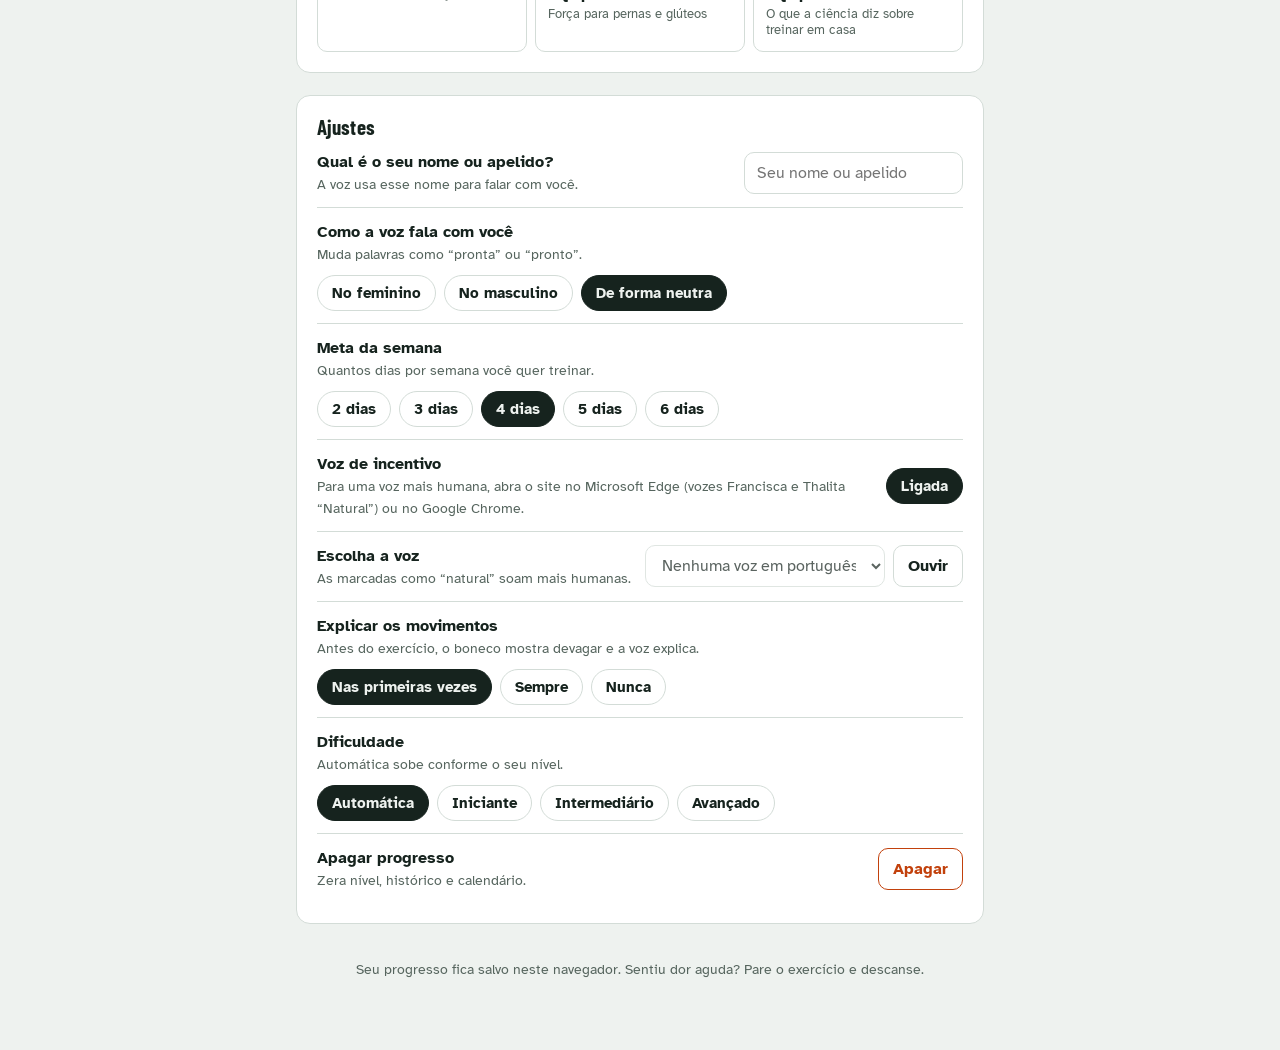
==== commit 07d43d22: "Lote 3: corda imaginária no aeróbico e alongamento de pescoço na volta à calma, com aula Co-Authored" ====
--- a/index.html
+++ b/index.html
@@ -39,7 +39,7 @@
   <section class="card" aria-label="Movimentos reais">
     <h2>Novo: movimentos reais</h2>
     <p class="muted">Gravados com captura de movimento de uma pessoa de verdade. Toque em um e depois em "Aula em câmera lenta".</p>
-    <div class="chips"><button class="chip" data-ver="squat">Agachamento livre</button><button class="chip" data-ver="pushFull">Flexão</button><button class="chip" data-ver="highPlank">Prancha alta</button><button class="chip" data-ver="bicycle">Abdominal bicicleta</button><button class="chip" data-ver="burpee">Burpee</button><button class="chip" data-ver="jabcross">Jab e direto</button><button class="chip" data-ver="shadowbox">Sequência de socos</button><button class="chip" data-ver="elbow">Cotovelada</button><button class="chip" data-ver="knee">Joelhada</button><button class="chip" data-ver="kickMid">Chute circular</button><button class="chip" data-ver="mtBounce">Base de luta</button><button class="chip" data-ver="jacks">Polichinelo</button><button class="chip" data-ver="jog">Corrida no lugar</button><button class="chip" data-ver="armStretch">Alongamento de braço</button><button class="chip" data-ver="kickLow">Chute baixo</button><button class="chip" data-ver="kickHigh">Chute alto</button><button class="chip" data-ver="hookLead">Gancho da frente</button><button class="chip" data-ver="hookRear">Gancho de trás</button><button class="chip" data-ver="upperRear">Uppercut</button><button class="chip" data-ver="boxWarm">Aquecimento de luta</button><button class="chip" data-ver="pikeWalk">Lagarta</button><button class="chip" data-ver="teep">Teep (chute frontal)</button><button class="chip" data-ver="dodge">Esquiva</button><button class="chip" data-ver="bodyJab">Jab e direto no corpo</button></div>
+    <div class="chips"><button class="chip" data-ver="squat">Agachamento livre</button><button class="chip" data-ver="pushFull">Flexão</button><button class="chip" data-ver="highPlank">Prancha alta</button><button class="chip" data-ver="bicycle">Abdominal bicicleta</button><button class="chip" data-ver="burpee">Burpee</button><button class="chip" data-ver="jabcross">Jab e direto</button><button class="chip" data-ver="shadowbox">Sequência de socos</button><button class="chip" data-ver="elbow">Cotovelada</button><button class="chip" data-ver="knee">Joelhada</button><button class="chip" data-ver="kickMid">Chute circular</button><button class="chip" data-ver="mtBounce">Base de luta</button><button class="chip" data-ver="jacks">Polichinelo</button><button class="chip" data-ver="jog">Corrida no lugar</button><button class="chip" data-ver="armStretch">Alongamento de braço</button><button class="chip" data-ver="kickLow">Chute baixo</button><button class="chip" data-ver="kickHigh">Chute alto</button><button class="chip" data-ver="hookLead">Gancho da frente</button><button class="chip" data-ver="hookRear">Gancho de trás</button><button class="chip" data-ver="upperRear">Uppercut</button><button class="chip" data-ver="boxWarm">Aquecimento de luta</button><button class="chip" data-ver="pikeWalk">Lagarta</button><button class="chip" data-ver="teep">Teep (chute frontal)</button><button class="chip" data-ver="dodge">Esquiva</button><button class="chip" data-ver="bodyJab">Jab e direto no corpo</button><button class="chip" data-ver="ropeJump">Corda imaginária</button><button class="chip" data-ver="neckStretch">Alongamento de pescoço</button></div>
   </section>
 
   <section class="card" aria-label="Seu nível">
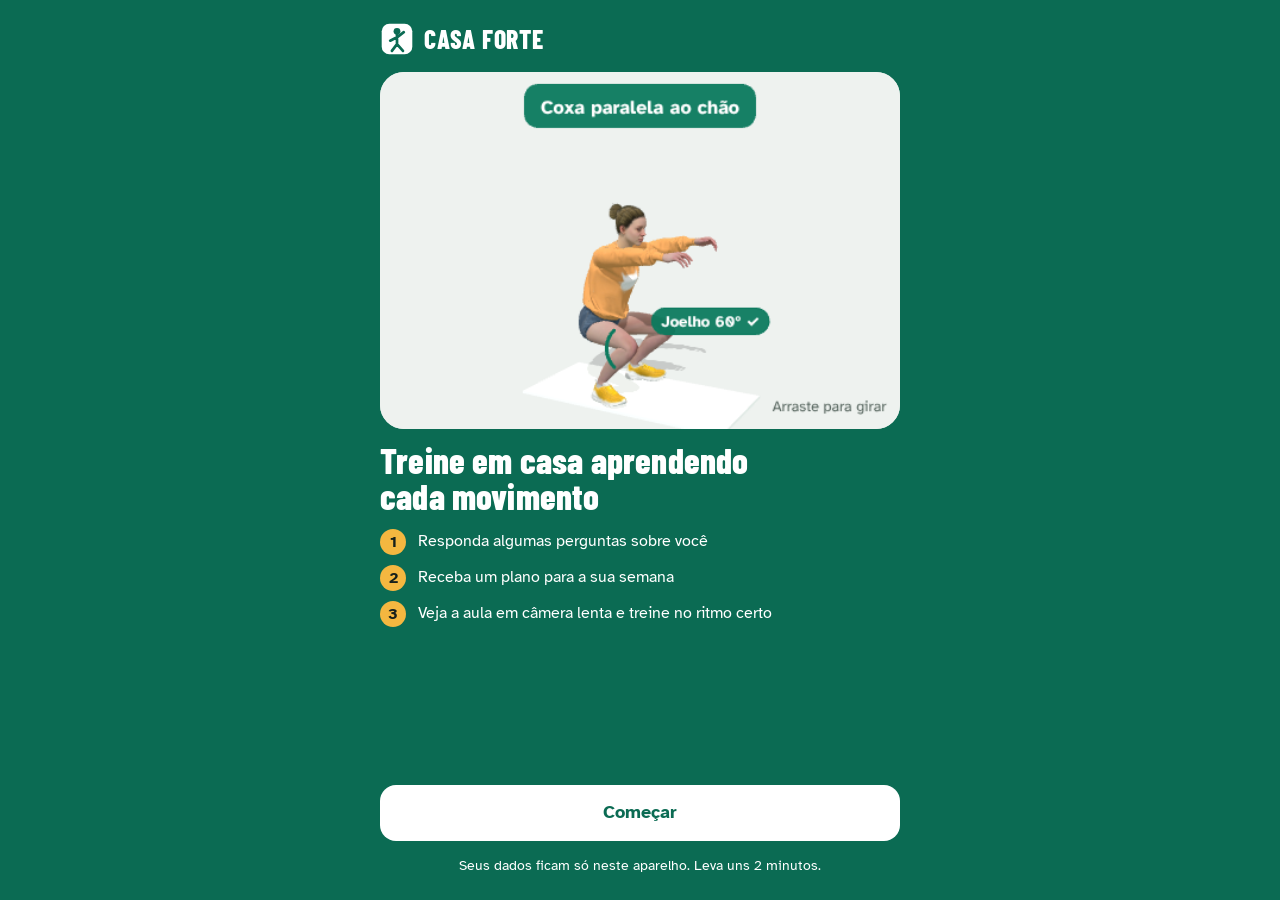
==== commit 57fa3b3c: "Novo design: abas Hoje, Plano, Movimentos, Progresso e Perfil; perguntas do primeiro acesso geram o " ====
--- a/index.html
+++ b/index.html
@@ -5,7 +5,7 @@
 <meta name="viewport" content="width=device-width, initial-scale=1, viewport-fit=cover">
 <title>Casa Forte</title>
 <meta name="description" content="Treinos em casa sem equipamento: força, Muay Thai, yoga, alongamento e dança, com boneco 3D que ensina cada movimento e voz de incentivo.">
-<meta name="theme-color" content="#0B7A5E">
+<meta name="theme-color" content="#0B6B53">
 <link rel="manifest" href="manifest.webmanifest">
 <link rel="apple-touch-icon" href="icons/icon-192.png">
 <meta name="apple-mobile-web-app-capable" content="yes">
@@ -17,138 +17,138 @@
 <link rel="stylesheet" href="css/style.css">
 </head>
 <body>
-<div class="wrap" id="home">
-  <header class="top">
+<div class="app" id="app">
+  <nav class="tabbar" aria-label="Menu principal">
     <div class="brand">
       <svg viewBox="0 0 40 40" aria-hidden="true"><rect x="2" y="2" width="36" height="36" rx="9" fill="var(--accent)"/><circle cx="20" cy="11" r="4" fill="var(--accent-ink)"/><path d="M20 15v11M20 18l-8 4M20 18l8-6M20 26l-6 8M20 26l7 8" stroke="var(--accent-ink)" stroke-width="3.2" stroke-linecap="round" fill="none"/></svg>
       <span class="brandname">Casa Forte</span>
     </div>
-    <div class="today-date" id="todayDate"></div>
-  </header>
-
-  <section class="hello-card" aria-label="Boas-vindas">
-    <h1 id="hello">Olá!</h1>
-    <p id="helloLine"></p>
-  </section>
-
-  <section class="card safety" aria-label="Treine com segurança">
-    <h2>Treine com segurança</h2>
-    <p class="muted">Cansaço e ardência no músculo são esperados. Pare se sentir dor aguda ou na articulação, tontura, dor no peito ou falta de ar fora do normal. Se você tem alguma condição de saúde, lesão ou está grávida, converse com um profissional de saúde antes.</p>
-  </section>
-
-  <section class="card" aria-label="Movimentos reais">
-    <h2>Novo: movimentos reais</h2>
-    <p class="muted">Gravados com captura de movimento de uma pessoa de verdade. Toque em um e depois em "Aula em câmera lenta".</p>
-    <div class="chips"><button class="chip" data-ver="squat">Agachamento livre</button><button class="chip" data-ver="pushFull">Flexão</button><button class="chip" data-ver="highPlank">Prancha alta</button><button class="chip" data-ver="bicycle">Abdominal bicicleta</button><button class="chip" data-ver="burpee">Burpee</button><button class="chip" data-ver="jabcross">Jab e direto</button><button class="chip" data-ver="shadowbox">Sequência de socos</button><button class="chip" data-ver="elbow">Cotovelada</button><button class="chip" data-ver="knee">Joelhada</button><button class="chip" data-ver="kickMid">Chute circular</button><button class="chip" data-ver="mtBounce">Base de luta</button><button class="chip" data-ver="jacks">Polichinelo</button><button class="chip" data-ver="jog">Corrida no lugar</button><button class="chip" data-ver="armStretch">Alongamento de braço</button><button class="chip" data-ver="kickLow">Chute baixo</button><button class="chip" data-ver="kickHigh">Chute alto</button><button class="chip" data-ver="hookLead">Gancho da frente</button><button class="chip" data-ver="hookRear">Gancho de trás</button><button class="chip" data-ver="upperRear">Uppercut</button><button class="chip" data-ver="boxWarm">Aquecimento de luta</button><button class="chip" data-ver="pikeWalk">Lagarta</button><button class="chip" data-ver="teep">Teep (chute frontal)</button><button class="chip" data-ver="dodge">Esquiva</button><button class="chip" data-ver="bodyJab">Jab e direto no corpo</button><button class="chip" data-ver="ropeJump">Corda imaginária</button><button class="chip" data-ver="neckStretch">Alongamento de pescoço</button></div>
-  </section>
-
-  <section class="card" aria-label="Seu nível">
-    <div class="levelrow">
-      <div class="lvl"><small>Nível</small><b id="lvlNum">1</b></div>
-      <div>
-        <span class="tierpill" id="tierName">Iniciante</span>
-        <div class="xpbar"><i id="xpFill" style="width:0%"></i></div>
-        <div class="muted" style="font-size:.9rem" id="xpText"></div>
-      </div>
-    </div>
-    <div class="stats">
-      <div class="stat"><b id="stStreak">0</b><span>dias seguidos</span></div>
-      <div class="stat"><b id="stCount">0</b><span>treinos feitos</span></div>
-      <div class="stat"><b id="stMin">0</b><span>minutos no total</span></div>
-    </div>
-    <div class="weekgoal"><div class="wg-dots" id="wgDots"></div><span id="wgText"></span></div>
-  </section>
-
-  <section class="card today" aria-label="Treino escolhido">
-    <div>
-      <div class="eyebrow" id="planEyebrow">Treino de hoje</div>
-      <h2 id="planName"></h2>
-    </div>
-    <div class="tagrow" id="planTags"></div>
-    <div class="opts">
-      <div>
-        <div class="eyebrow" style="margin-bottom:6px">Como está sua energia hoje?</div>
-        <div class="chips" id="energyChips"></div>
-        <p class="note" id="energyNote"></p>
-      </div>
-      <div>
-        <div class="eyebrow" style="margin-bottom:6px">Duração</div>
-        <div class="chips" id="durChips"></div>
-      </div>
-    </div>
-    <div class="focus">
-      <div id="bodyMap"></div>
-      <div>
-        <div class="eyebrow">Foco do treino</div>
-        <ul id="focusList"></ul>
-      </div>
-    </div>
-    <div>
-      <div class="eyebrow" style="margin-bottom:4px" id="exHead">Exercícios</div>
-      <div class="exlist" id="exList"></div>
-    </div>
-    <button class="go" id="startBtn"><svg width="26" height="26" viewBox="0 0 24 24" aria-hidden="true"><path d="M7 4.5v15l13-7.5z" fill="currentColor"/></svg>Começar treino</button>
-  </section>
-
-  <section aria-label="Semana">
-    <div class="eyebrow" style="margin-bottom:8px">Sua semana · toque para trocar o treino</div>
-    <div class="week" id="week"></div>
-  </section>
-
-  <div class="two">
-    <section class="card" aria-label="Calendário">
-      <h3>Últimas cinco semanas</h3>
-      <div class="cal" id="cal"></div>
-    </section>
-    <section class="card" aria-label="Histórico">
-      <h3>Histórico</h3>
-      <ul class="hist" id="hist"></ul>
-    </section>
-  </div>
-
-  <section class="card" aria-label="Vídeos">
-    <h3>Vídeos para aprender</h3>
-    <p class="muted" style="margin:4px 0 0;font-size:.95rem">Buscas prontas no YouTube, em português. Cada exercício também tem seu botão de vídeo.</p>
-    <div class="vids" id="vids"></div>
-  </section>
-
-  <section class="card" aria-label="Ajustes">
-    <h3>Ajustes</h3>
-    <div class="setrow">
-      <div><b>Qual é o seu nome ou apelido?</b><div class="muted small">A voz usa esse nome para falar com você.</div></div>
-      <input id="nameIn" class="field" type="text" maxlength="30" placeholder="Seu nome ou apelido" autocomplete="nickname">
-    </div>
-    <div class="setrow">
-      <div><b>Como a voz fala com você</b><div class="muted small">Muda palavras como “pronta” ou “pronto”.</div></div>
-      <div class="chips" id="tratChips"></div>
-    </div>
-    <div class="setrow">
-      <div><b>Meta da semana</b><div class="muted small">Quantos dias por semana você quer treinar.</div></div>
-      <div class="chips" id="metaChips"></div>
-    </div>
-    <div class="setrow">
-      <div style="min-width:0;flex:1 1 240px"><b>Voz de incentivo</b><div class="muted small" id="voiceInfo">Fala o exercício, explica os movimentos e anima você.</div></div>
-      <div class="chips"><button class="chip" id="voiceToggle" aria-pressed="true">Ligada</button></div>
-    </div>
-    <div class="setrow">
-      <div><b>Escolha a voz</b><div class="muted small">As marcadas como “natural” soam mais humanas.</div></div>
-      <div class="chips"><select id="voiceSel" class="field" aria-label="Voz"></select><button class="btn2" id="voiceTest">Ouvir</button></div>
-    </div>
-    <div class="setrow">
-      <div><b>Explicar os movimentos</b><div class="muted small">Antes do exercício, o boneco mostra devagar e a voz explica.</div></div>
-      <div class="chips" id="explainChips"></div>
-    </div>
-    <div class="setrow">
-      <div><b>Dificuldade</b><div class="muted small">Automática sobe conforme o seu nível.</div></div>
-      <div class="chips" id="tierChips"></div>
-    </div>
-    <div class="setrow">
-      <div><b>Apagar progresso</b><div class="muted small">Zera nível, histórico e calendário.</div></div>
-      <div id="resetBox"><button class="btn2 danger" id="resetBtn">Apagar</button></div>
-    </div>
-  </section>
-  <p class="foot">Seu progresso fica salvo neste navegador. Sentiu dor aguda? Pare o exercício e descanse.</p>
-</div>
+    <button class="tab" data-tab="hoje"><svg viewBox="0 0 24 24" aria-hidden="true"><path d="M3 11l9-7 9 7v9a1 1 0 0 1-1 1h-5v-6h-6v6H4a1 1 0 0 1-1-1z"/></svg><span>Hoje</span></button>
+    <button class="tab" data-tab="plano"><svg viewBox="0 0 24 24" aria-hidden="true"><rect x="3" y="5" width="18" height="16" rx="2"/><path d="M3 10h18M8 3v4M16 3v4"/></svg><span>Plano</span></button>
+    <button class="tab" data-tab="mov"><svg viewBox="0 0 24 24" aria-hidden="true"><circle cx="12" cy="4.5" r="2"/><path d="M12 7v7M12 10l-5 3M12 10l5-3M12 14l-4 7M12 14l4 7"/></svg><span>Movimentos</span></button>
+    <button class="tab" data-tab="prog"><svg viewBox="0 0 24 24" aria-hidden="true"><path d="M5 20V11M12 20V5M19 20v-6"/></svg><span>Progresso</span></button>
+    <button class="tab" data-tab="perfil"><svg viewBox="0 0 24 24" aria-hidden="true"><circle cx="12" cy="8" r="4"/><path d="M4 21c1-4 4-6 8-6s7 2 8 6"/></svg><span>Perfil</span></button>
+  </nav>
+
+  <main class="views">
+    <!-- HOJE -->
+    <section class="view" id="v-hoje" aria-labelledby="hello">
+      <header class="vhead">
+        <div><span class="muted small" id="todayDate"></span><h1 id="hello">Olá!</h1></div>
+        <span class="streak" id="streakPill" hidden></span>
+      </header>
+      <p class="lead" id="helloLine"></p>
+      <div class="wkstrip" id="wkStrip" aria-label="Sua semana"></div>
+      <section class="card" id="checkin" aria-labelledby="ckTitle">
+        <h2 class="h2s" id="ckTitle">Como você está hoje?</h2>
+        <div class="moods" id="moods"></div>
+        <button class="linkbtn" id="sickBtn">Estou com febre, dor forte ou doente</button>
+      </section>
+      <section class="hero" id="todayCard" aria-live="polite"></section>
+      <button class="rowlink" id="nextRow"></button>
+      <section class="card cuidado" id="cuidadoNote" hidden></section>
+    </section>
+
+    <!-- DETALHE DO TREINO -->
+    <section class="view" id="v-treino" aria-labelledby="trName" hidden>
+      <button class="back" id="trBack" aria-label="Voltar"><svg viewBox="0 0 24 24" aria-hidden="true"><path d="M15 5l-7 7 7 7"/></svg></button>
+      <h1 id="trName"></h1>
+      <div class="tagrow" id="trTags"></div>
+      <p class="info" id="trRitmo" hidden></p>
+      <div><div class="eyebrow">Duração</div><div class="chips" id="durChips"></div></div>
+      <div id="trBlocks" class="blocks"></div>
+      <section class="card focus" aria-label="Partes do corpo trabalhadas">
+        <div id="bodyMap"></div>
+        <div><div class="eyebrow">Foco do treino</div><ul id="focusList"></ul></div>
+      </section>
+      <div class="startbar">
+        <button class="iconbtn" id="trVoice" aria-pressed="true" aria-label="Voz de incentivo"><svg viewBox="0 0 24 24" aria-hidden="true"><path d="M4 9v6h4l5 4V5L8 9z"/><path d="M16.5 8.5a5 5 0 0 1 0 7M19 6a8.5 8.5 0 0 1 0 12"/></svg></button>
+        <button class="go" id="startBtn"><svg viewBox="0 0 24 24" aria-hidden="true"><path d="M7 4.5v15l13-7.5z" fill="currentColor"/></svg>Começar</button>
+      </div>
+    </section>
+
+    <!-- PLANO -->
+    <section class="view" id="v-plano" aria-labelledby="plTitle" hidden>
+      <header class="vhead">
+        <div><h1 id="plTitle">Seu plano</h1><span class="muted small" id="plSub"></span></div>
+        <button class="btn2" data-tab="perfil">Ajustar plano</button>
+      </header>
+      <p class="muted small" style="margin:0">Toque em um dia para ver o treino. Dá para fazer qualquer um deles hoje.</p>
+      <div class="planlist" id="planList"></div>
+      <section class="card soft" aria-labelledby="whyTitle"><h2 class="h2s" id="whyTitle">Por que o plano é assim</h2><ul class="why" id="planWhy"></ul></section>
+    </section>
+
+    <!-- MOVIMENTOS -->
+    <section class="view" id="v-mov" aria-labelledby="movTitle" hidden>
+      <header class="vhead"><div><h1 id="movTitle">Movimentos</h1><span class="muted small">Cada um tem aula em câmera lenta, com voz e colinhas.</span></div></header>
+      <label class="search"><svg viewBox="0 0 24 24" aria-hidden="true"><circle cx="11" cy="11" r="7"/><path d="M20 20l-4-4"/></svg><span class="sr">Buscar movimento</span><input id="movBusca" type="search" placeholder="Buscar movimento" autocomplete="off"></label>
+      <div class="chips" id="movCats"></div>
+      <div class="movgrid" id="movGrid"></div>
+      <section class="card" aria-labelledby="vidTitle">
+        <h2 class="h2s" id="vidTitle">Vídeos para aprender</h2>
+        <p class="muted small" style="margin:4px 0 0">Buscas prontas no YouTube, em português.</p>
+        <div class="vids" id="vids"></div>
+      </section>
+    </section>
+
+    <!-- PROGRESSO -->
+    <section class="view" id="v-prog" aria-labelledby="pgTitle" hidden>
+      <header class="vhead"><div><h1 id="pgTitle">Progresso</h1></div></header>
+      <div class="tiles" id="progTiles"></div>
+      <section class="card" aria-labelledby="chTitle">
+        <h2 class="h2s" id="chTitle">Minutos ativos por semana</h2>
+        <p class="muted small" style="margin:2px 0 10px">Linha tracejada: 150 minutos, o mínimo que a OMS recomenda por semana.</p>
+        <div class="chart" id="chart"></div>
+      </section>
+      <section class="card soft levelcard">
+        <div class="lvl"><small>Nível</small><b id="lvlNum">1</b></div>
+        <div style="min-width:0;flex:1"><b id="tierName">Iniciante</b><div class="xpbar"><i id="xpFill" style="width:0%"></i></div><div class="muted small" id="xpText"></div></div>
+      </section>
+      <div class="two">
+        <section class="card" aria-labelledby="calTitle"><h2 class="h2s" id="calTitle">Últimas cinco semanas</h2><div class="cal" id="cal"></div></section>
+        <section class="card" aria-labelledby="hiTitle"><h2 class="h2s" id="hiTitle">Últimos treinos</h2><ul class="hist" id="hist"></ul></section>
+      </div>
+    </section>
+
+    <!-- PERFIL -->
+    <section class="view" id="v-perfil" aria-labelledby="pfName" hidden>
+      <header class="pfhead"><span class="avatar" id="pfAvatar" aria-hidden="true">C</span><div><h1 id="pfName">Você</h1><span class="muted small" id="pfSub"></span></div></header>
+      <section class="card" aria-labelledby="objTitle">
+        <h2 class="h2s" id="objTitle">Seus objetivos e respostas</h2>
+        <div class="chips static" id="objChips"></div>
+        <button class="btn outline" id="redoQuiz">Refazer as perguntas</button>
+        <span class="muted small">Gera um plano novo. Seu histórico e seu nível continuam.</span>
+      </section>
+      <section class="card" aria-labelledby="cfgTitle">
+        <h2 class="h2s" id="cfgTitle">Treino</h2>
+        <div class="setrow"><div><b>Duração de cada treino</b></div><div class="chips" id="pDur"></div></div>
+        <div class="setrow"><div><b>Dificuldade</b><div class="muted small">Automática sobe conforme o seu nível.</div></div><div class="chips" id="tierChips"></div></div>
+        <div class="setrow"><div><b>Aula antes de movimento novo</b><div class="muted small">O boneco mostra devagar e a voz explica.</div></div><div class="chips" id="explainChips"></div></div>
+      </section>
+      <section class="card" aria-labelledby="vozTitle">
+        <h2 class="h2s" id="vozTitle">Voz</h2>
+        <div class="setrow"><div><b>Seu nome ou apelido</b><div class="muted small">A voz usa esse nome para falar com você.</div></div><input id="nameIn" class="field" type="text" maxlength="30" placeholder="Seu nome ou apelido" autocomplete="nickname"></div>
+        <div class="setrow"><div><b>Como a voz fala com você</b><div class="muted small">Muda palavras como “pronta” ou “pronto”.</div></div><div class="chips" id="tratChips"></div></div>
+        <div class="setrow"><div style="min-width:0;flex:1 1 220px"><b>Voz de incentivo</b><div class="muted small" id="voiceInfo">Fala o exercício, explica os movimentos e anima você.</div></div><button class="switch" id="voiceToggle" role="switch" aria-checked="true" aria-label="Voz de incentivo"><i></i></button></div>
+        <div class="setrow"><div><b>Escolha a voz</b><div class="muted small">As marcadas como “natural” soam mais humanas.</div></div><div class="chips"><select id="voiceSel" class="field" aria-label="Voz"></select><button class="btn2" id="voiceTest">Ouvir</button></div></div>
+      </section>
+      <section class="card" aria-labelledby="dadosTitle">
+        <h2 class="h2s" id="dadosTitle">Seus dados</h2>
+        <p class="muted small" style="margin:0">Ficam só neste aparelho e neste navegador. Salve uma cópia de vez em quando para não perder se trocar de celular ou limpar o navegador.</p>
+        <div class="btnrow"><button class="btn2" id="bkSave">Salvar cópia</button><button class="btn2" id="bkLoad">Restaurar cópia</button><input type="file" id="bkFile" accept="application/json,.json" hidden></div>
+        <div id="bkMsg" class="muted small" aria-live="polite"></div>
+        <div class="setrow"><div><b>Apagar progresso</b><div class="muted small">Zera nível, histórico e calendário.</div></div><div id="resetBox"><button class="btn2 danger" id="resetBtn">Apagar</button></div></div>
+      </section>
+      <section class="card soft" aria-labelledby="segTitle">
+        <h2 class="h2s" id="segTitle">Treine com segurança</h2>
+        <p class="small" style="margin:0">Cansaço e ardência no músculo são esperados. Pare se sentir dor aguda ou na articulação, tontura, dor no peito ou falta de ar fora do normal. Se você tem alguma condição de saúde, lesão ou está grávida, converse com um profissional de saúde antes.</p>
+      </section>
+    </section>
+  </main>
+</div>
+
+<!-- PRIMEIRO ACESSO -->
+<div class="onb" id="onb" hidden role="dialog" aria-modal="true" aria-label="Primeiro acesso"></div>
 
 <div class="overlay" id="player" hidden>
   <div class="pl">
@@ -211,7 +211,7 @@
         <div class="stat"><b id="dnStreak">0</b><span>dias seguidos</span></div>
       </div>
     </div>
-    <button class="go" id="dnBack">Voltar ao início</button>
+    <button class="go" id="dnBack">Voltar para Hoje</button>
   </div>
 </div>
 
@@ -230,17 +230,6 @@
 </div>
 
 
-<div class="modal" id="welcome" hidden>
-  <div class="card mcard welcome" role="dialog" aria-modal="true" aria-labelledby="wTitle">
-    <div class="eyebrow">Boas-vindas</div>
-    <h2 id="wTitle">Que bom ter você no Casa Forte</h2>
-    <p class="muted" style="margin:0">Três perguntas rápidas para o app falar do seu jeito. Dá para mudar depois em Ajustes.</p>
-    <label class="wq"><b>Qual é o seu nome ou apelido?</b><input id="wName" class="field" type="text" maxlength="30" placeholder="Seu nome ou apelido" autocomplete="nickname"></label>
-    <div class="wq"><b>Como prefere que a voz fale com você?</b><div class="chips" id="wTrat"></div></div>
-    <div class="wq"><b>Quantos dias por semana quer treinar?</b><div class="chips" id="wMeta"></div><span class="muted small">Comece com o que cabe na sua rotina. Constância vale mais que intensidade.</span></div>
-    <button class="go" id="wGo">Começar</button>
-  </div>
-</div>
 
 <script src="js/vendor/three.min.js"></script>
 <script src="js/engine.js"></script>
@@ -255,6 +244,7 @@
 <script src="js/mannequin.js"></script>
 <script src="js/ritmo.js"></script>
 <script src="js/aula.js"></script>
+<script src="js/plano.js"></script>
 <script src="js/app.js"></script>
 </body>
 </html>
--- a/css/style.css
+++ b/css/style.css
@@ -1,60 +1,154 @@
-/* Layout: uma coluna central estilo app (painel de treino), player em tela cheia por cima */
+/* Casa Forte v4: app com abas. Menu embaixo no celular e na lateral no computador. */
 :root{
-  --bg:#EEF2EF; --surface:#FFFFFF; --ink:#16231E; --muted:#56655E; --line:#D3DCD7;
-  --accent:#0B7A5E; --accent-ink:#FFFFFF; --accent-soft:#D3ECE3; --mat:#DCE6E0;
-  --warm:#C2410C; --warm-soft:#FBE3D4;
+  --bg:#F5F3EE; --surface:#FFFFFF; --ink:#16201B; --muted:#56635C; --line:#E2DED5; --line2:#F0EDE6;
+  --accent:#0B6B53; --accent-ink:#FFFFFF; --accent-soft:#E1EEE8; --mat:#E6E2D9;
+  --warm:#B9471F; --warm-soft:#FBE3D4; --sun:#FCEBC4; --sun-ink:#6B4600;
+  --blue:#2F6F8F; --purple:#5B4B8A;
   --font-d:'Barlow Condensed','Arial Narrow','Roboto Condensed',sans-serif;
   --font-b:'Atkinson Hyperlegible',system-ui,-apple-system,'Segoe UI',sans-serif;
+  --r:18px;
 }
 @media (prefers-color-scheme: dark){:root:not([data-theme="light"]){
-  --bg:#0E1412; --surface:#17201C; --ink:#E3EBE7; --muted:#9AA9A2; --line:#2A3631;
-  --accent:#3CC69C; --accent-ink:#06261C; --accent-soft:#143A2E; --mat:#1F2B26;
-  --warm:#FF8B4D; --warm-soft:#3A2214; color-scheme:dark}}
+  --bg:#0F1512; --surface:#18211D; --ink:#E6EDE9; --muted:#9DABA4; --line:#2A3631; --line2:#222C27;
+  --accent:#3CC69C; --accent-ink:#06261C; --accent-soft:#163A2F; --mat:#24302B;
+  --warm:#FF8B4D; --warm-soft:#3A2214; --sun:#3B3018; --sun-ink:#F4D58A;
+  --blue:#2B5F7A; --purple:#4D3F78; color-scheme:dark}}
 :root[data-theme="dark"]{
-  --bg:#0E1412; --surface:#17201C; --ink:#E3EBE7; --muted:#9AA9A2; --line:#2A3631;
-  --accent:#3CC69C; --accent-ink:#06261C; --accent-soft:#143A2E; --mat:#1F2B26;
-  --warm:#FF8B4D; --warm-soft:#3A2214; color-scheme:dark}
+  --bg:#0F1512; --surface:#18211D; --ink:#E6EDE9; --muted:#9DABA4; --line:#2A3631; --line2:#222C27;
+  --accent:#3CC69C; --accent-ink:#06261C; --accent-soft:#163A2F; --mat:#24302B;
+  --warm:#FF8B4D; --warm-soft:#3A2214; --sun:#3B3018; --sun-ink:#F4D58A;
+  --blue:#2B5F7A; --purple:#4D3F78; color-scheme:dark}
 *{box-sizing:border-box}
 [hidden]{display:none!important}
-html,body{background:var(--bg);color:var(--ink)}
-body{font-family:var(--font-b);font-size:16px;line-height:1.5}
-.wrap{max-width:720px;margin:0 auto;padding-block:20px 48px;padding-left:max(16px,env(safe-area-inset-left,0px));padding-right:max(16px,env(safe-area-inset-right,0px));display:flex;flex-direction:column;gap:22px}
-h1,h2,h3{font-family:var(--font-d);font-weight:700;line-height:1.05;margin:0;text-wrap:balance;letter-spacing:.005em}
+html,body{background:var(--bg);color:var(--ink);margin:0}
+body{font-family:var(--font-b);font-size:16px;line-height:1.5;-webkit-tap-highlight-color:transparent}
+h1,h2,h3{font-family:var(--font-d);font-weight:800;line-height:1.02;margin:0;text-wrap:balance;letter-spacing:.005em}
+h1{font-size:2.3rem}
 h2{font-size:2rem}
 h3{font-size:1.3rem}
-.eyebrow{font-family:var(--font-d);font-weight:600;font-size:.95rem;text-transform:uppercase;letter-spacing:.09em;color:var(--muted)}
+.h2s{font-family:var(--font-b);font-weight:700;font-size:1.08rem;line-height:1.3}
+.eyebrow{font-family:var(--font-b);font-weight:700;font-size:.78rem;text-transform:uppercase;letter-spacing:.08em;color:var(--muted)}
 .muted{color:var(--muted)}
+.small{font-size:.88rem}
+.center{text-align:center}
+.sr{position:absolute;width:1px;height:1px;overflow:hidden;clip:rect(0 0 0 0);white-space:nowrap}
 button{font:inherit;color:inherit;cursor:pointer}
-button:focus-visible,a:focus-visible{outline:3px solid var(--accent);outline-offset:2px}
+button:focus-visible,a:focus-visible,input:focus-visible,select:focus-visible{outline:3px solid var(--accent);outline-offset:2px}
 .num{font-family:var(--font-d);font-variant-numeric:tabular-nums}
-
-.top{display:flex;align-items:center;justify-content:space-between;gap:12px}
+svg{flex:none}
+
+/* ---------- Estrutura ---------- */
+.app{min-height:100vh}
+.views{max-width:720px;margin:0 auto;padding:20px max(16px,env(safe-area-inset-right,0px)) calc(96px + env(safe-area-inset-bottom,0px)) max(16px,env(safe-area-inset-left,0px))}
+.view{display:flex;flex-direction:column;gap:16px}
+.tabbar{position:fixed;left:0;right:0;bottom:0;z-index:40;display:grid;grid-template-columns:repeat(5,minmax(0,1fr));background:var(--surface);border-top:1px solid var(--line);padding:6px 4px calc(6px + env(safe-area-inset-bottom,0px))}
+.tabbar .brand{display:none}
+.tab{display:flex;flex-direction:column;align-items:center;gap:3px;border:0;background:none;padding:6px 2px;min-height:56px;font-size:.75rem;color:var(--muted);border-radius:12px}
+.tab svg{width:24px;height:24px;fill:none;stroke:currentColor;stroke-width:2;stroke-linecap:round;stroke-linejoin:round}
+.tab.on{color:var(--accent);font-weight:700}
+@media (min-width:900px){
+  .tabbar{top:0;right:auto;bottom:0;width:232px;display:flex;flex-direction:column;gap:4px;border-top:0;border-right:1px solid var(--line);padding:24px 14px}
+  .tabbar .brand{display:flex;margin:0 8px 18px}
+  .tab{flex-direction:row;justify-content:flex-start;gap:12px;font-size:1rem;padding:12px 14px;min-height:48px}
+  .tab.on{background:var(--accent-soft)}
+  .views{margin-left:232px;margin-right:0;padding:36px 40px 60px;max-width:none}
+  .views>.view{max-width:760px;margin:0 auto}
+}
 .brand{display:flex;align-items:center;gap:10px}
 .brand svg{width:34px;height:34px}
-.brandname{font-family:var(--font-d);font-size:1.9rem;font-weight:800;text-transform:uppercase;letter-spacing:.03em}
-.today-date{color:var(--muted);font-size:.95rem;text-align:right}
-
-.card{background:var(--surface);border:1px solid var(--line);border-radius:14px;padding:20px}
-.levelrow{display:grid;grid-template-columns:auto 1fr;gap:18px;align-items:center}
-.lvl{display:flex;flex-direction:column;align-items:center;justify-content:center;width:92px;height:92px;border-radius:50%;background:var(--accent);color:var(--accent-ink)}
-.lvl small{font-family:var(--font-d);text-transform:uppercase;letter-spacing:.1em;font-size:.8rem;font-weight:600}
-.lvl b{font-family:var(--font-d);font-size:2.8rem;line-height:.9;font-weight:800}
-.tierpill{display:inline-block;font-family:var(--font-d);font-weight:700;text-transform:uppercase;letter-spacing:.06em;font-size:.9rem;padding:2px 10px;border-radius:99px;background:var(--accent-soft);color:var(--ink)}
-.xpbar{height:10px;border-radius:99px;background:var(--mat);overflow:hidden;margin:8px 0 4px}
-.xpbar i{display:block;height:100%;background:var(--accent);border-radius:99px;transition:width .6s}
-.stats{display:grid;grid-template-columns:repeat(3,1fr);gap:10px;margin-top:16px;border-top:1px solid var(--line);padding-top:14px}
-.stat b{display:block;font-family:var(--font-d);font-size:1.9rem;line-height:1;font-variant-numeric:tabular-nums}
-.stat span{font-size:.85rem;color:var(--muted)}
-
-.today{display:flex;flex-direction:column;gap:16px}
+.brandname{font-family:var(--font-d);font-size:1.6rem;font-weight:800;text-transform:uppercase;letter-spacing:.03em}
+
+.vhead{display:flex;align-items:flex-end;justify-content:space-between;gap:12px;flex-wrap:wrap}
+.vhead h1{font-size:2.3rem}
+.lead{margin:-6px 0 0;color:var(--muted);max-width:56ch}
+.card{background:var(--surface);border:1px solid var(--line);border-radius:var(--r);padding:16px 18px;display:flex;flex-direction:column;gap:10px}
+.card.soft{background:var(--accent-soft);border-color:transparent}
+.btn,.btn2{border:1.5px solid var(--line);background:var(--surface);border-radius:12px;padding:9px 16px;font-weight:700;min-height:44px}
+.btn.outline{border:2px solid var(--accent);color:var(--accent);background:transparent}
+.btn2.danger{color:var(--warm);border-color:var(--warm)}
+.btnrow{display:flex;gap:8px;flex-wrap:wrap}
+.linkbtn{align-self:flex-start;border:0;background:none;padding:4px 0;min-height:36px;color:var(--accent);text-decoration:underline;font-size:.92rem}
+.back{width:44px;height:44px;border-radius:22px;border:1px solid var(--line);background:var(--surface);display:flex;align-items:center;justify-content:center;padding:0}
+.back svg{width:20px;height:20px;fill:none;stroke:currentColor;stroke-width:2.2;stroke-linecap:round}
+.field{font:inherit;color:var(--ink);background:var(--surface);border:1.5px solid var(--line);border-radius:12px;padding:9px 12px;max-width:100%;min-height:44px}
+.field.big{width:100%;font-size:1.1rem;padding:12px 14px}
+select.field{max-width:240px}
+.chips{display:flex;flex-wrap:wrap;gap:8px}
+.chip{border:1.5px solid var(--line);background:var(--surface);border-radius:99px;padding:7px 14px;font-weight:700;font-size:.92rem;min-height:40px}
+.chip[aria-pressed="true"]{background:var(--ink);color:var(--bg);border-color:var(--ink)}
+.chips.static .chip{min-height:0;font-weight:400;font-size:.85rem;padding:5px 11px;background:var(--line2);border-color:transparent}
+.chips.static .chip.on{background:var(--accent-soft)}
 .tagrow{display:flex;flex-wrap:wrap;gap:8px}
-.tag{font-size:.85rem;padding:3px 10px;border-radius:99px;border:1px solid var(--line);color:var(--muted)}
-.tag.kind{background:var(--warm-soft);color:var(--ink);border-color:transparent;font-weight:700}
-.chips{display:flex;flex-wrap:wrap;gap:8px}
-.chip{border:1.5px solid var(--line);background:transparent;border-radius:99px;padding:6px 14px;font-weight:700;font-size:.92rem}
-.chip[aria-pressed="true"]{background:var(--ink);color:var(--bg);border-color:var(--ink)}
-.focus{display:grid;grid-template-columns:minmax(0,200px) 1fr;gap:18px;align-items:center}
-.focus svg{width:100%;height:auto;max-width:200px}
+.tag{font-size:.85rem;padding:5px 12px;border-radius:99px;background:var(--surface);border:1px solid var(--line)}
+.go{display:flex;align-items:center;justify-content:center;gap:10px;width:100%;border:0;border-radius:16px;min-height:56px;padding:14px;background:var(--accent);color:var(--accent-ink);font-family:var(--font-b);font-size:1.15rem;font-weight:700}
+.go svg{width:20px;height:20px}
+.go:hover{filter:brightness(1.06)}
+.go:disabled{opacity:.45;cursor:not-allowed}
+.switch{position:relative;width:52px;height:32px;border-radius:16px;border:0;background:var(--mat);padding:0}
+.switch i{position:absolute;top:4px;left:4px;width:24px;height:24px;border-radius:12px;background:#fff;transition:left .15s;box-shadow:0 1px 2px rgba(0,0,0,.2)}
+.switch[aria-checked="true"]{background:var(--accent)}
+.switch[aria-checked="true"] i{left:24px}
+.setrow{display:flex;flex-wrap:wrap;align-items:center;justify-content:space-between;gap:10px;padding:10px 0;border-top:1px solid var(--line2)}
+
+/* ---------- Hoje ---------- */
+.streak{display:flex;align-items:center;gap:6px;padding:6px 12px;border-radius:20px;background:var(--sun);color:var(--sun-ink);font-size:.88rem;font-weight:700}
+.streak svg{width:16px;height:16px;fill:none;stroke:currentColor;stroke-width:2.2;stroke-linecap:round;stroke-linejoin:round}
+.wkstrip{display:grid;grid-template-columns:repeat(7,minmax(0,1fr));gap:4px;padding:10px 8px;border-radius:var(--r);background:var(--surface);border:1px solid var(--line)}
+.wd{display:flex;flex-direction:column;align-items:center;gap:4px;border:0;background:none;padding:2px 0;font-size:.8rem;color:var(--muted)}
+.wd b{width:32px;height:32px;border-radius:16px;display:flex;align-items:center;justify-content:center;font-size:.95rem;color:var(--ink);font-variant-numeric:tabular-nums}
+.wd.done b{background:var(--accent);color:var(--accent-ink)}
+.wd.today b{box-shadow:inset 0 0 0 2px var(--accent);color:var(--accent)}
+.wd.plan b{background:var(--accent-soft)}
+.wd.rest b,.wd.past b{color:var(--muted);font-weight:400}
+.moods{display:grid;grid-template-columns:repeat(3,minmax(0,1fr));gap:8px}
+.mood{min-height:62px;padding:6px 8px;border-radius:14px;border:2px solid var(--line);background:var(--bg);font-size:.9rem;line-height:1.2}
+.mood[aria-pressed="true"]{border-color:var(--accent);background:var(--accent-soft);font-weight:700}
+.hero{display:flex;flex-direction:column;gap:12px;padding:20px;border-radius:22px;background:var(--accent);color:#fff}
+.hero.leve{background:var(--blue)}
+.hero.troca{background:var(--purple)}
+.hero.calm,.hero.done{background:var(--surface);color:var(--ink);border:1px solid var(--line)}
+.hero.done{background:var(--accent-soft);border-color:transparent}
+.hero .eyebrow{color:inherit;opacity:.85}
+.hero h2{font-size:2.1rem}
+.hero p{margin:0;opacity:.95;max-width:52ch}
+.herotags{display:flex;flex-wrap:wrap;gap:8px;font-size:.85rem}
+.herotags span{padding:5px 11px;border-radius:12px;background:rgba(255,255,255,.17)}
+.herobtn{display:flex;align-items:center;justify-content:center;gap:8px;min-height:54px;border-radius:16px;border:0;background:#fff;color:#0B6B53;font-weight:700;font-size:1.1rem}
+.herobtn svg{width:18px;height:18px}
+.hero.leve .herobtn{color:#235670}.hero.troca .herobtn{color:#463A6E}
+.herobtn.ghost{background:transparent;color:inherit;border:2px solid rgba(255,255,255,.55);font-size:1rem}
+.hero.calm .herobtn,.hero.done .herobtn{background:var(--accent);color:var(--accent-ink)}
+.hero.calm .herobtn.ghost{background:transparent;color:var(--accent);border-color:var(--accent)}
+.rowlink{display:flex;align-items:center;justify-content:space-between;gap:12px;padding:14px 16px;border-radius:var(--r);background:var(--surface);border:1px solid var(--line);text-align:left}
+.rowlink span{display:flex;flex-direction:column}
+.rowlink small{color:var(--muted);font-size:.82rem}
+.rowlink svg{width:18px;height:18px;fill:none;stroke:var(--muted);stroke-width:2.2;stroke-linecap:round}
+.cuidado{background:var(--sun);border-color:transparent;color:var(--ink)}
+.cuidado ul,.why{margin:0;padding-left:20px;display:flex;flex-direction:column;gap:6px;font-size:.93rem}
+
+/* ---------- Detalhe do treino ---------- */
+#v-treino h1{font-size:2.4rem}
+.info{margin:0;padding:12px 14px;border-radius:14px;background:var(--accent-soft);font-size:.93rem}
+.blocks{display:flex;flex-direction:column;gap:14px}
+.block{display:flex;flex-direction:column;gap:6px}
+.bhead{display:flex;align-items:baseline;justify-content:space-between;gap:10px}
+.blist{display:flex;flex-direction:column;border-radius:16px;background:var(--surface);border:1px solid var(--line);overflow:hidden}
+.exrow{display:flex;align-items:center;gap:12px;padding:10px 12px;border:0;border-top:1px solid var(--line2);background:none;text-align:left;width:100%}
+.exrow:first-child{border-top:0}
+.exrow:hover{background:var(--bg)}
+.exic{flex:0 0 38px;height:38px;border-radius:11px;background:var(--accent-soft);display:flex;align-items:center;justify-content:center}
+.exic svg{width:20px;height:20px;fill:none;stroke:var(--accent);stroke-width:2;stroke-linecap:round}
+.exnm{flex:1 1 auto;display:flex;flex-direction:column;min-width:0}
+.exnm small{color:var(--muted);font-size:.83rem}
+.badge-aula,.badge-real{flex:none;font-size:.72rem;font-weight:700;padding:3px 8px;border-radius:9px;background:var(--sun);color:var(--sun-ink)}
+.badge-real{background:var(--accent-soft);color:var(--ink)}
+.startbar{position:sticky;bottom:calc(78px + env(safe-area-inset-bottom,0px));display:flex;gap:10px;padding:10px 0;background:linear-gradient(to bottom,transparent,var(--bg) 30%)}
+@media (min-width:900px){.startbar{bottom:0}}
+.iconbtn{flex:0 0 56px;height:56px;border-radius:16px;border:1px solid var(--line);background:var(--surface);display:flex;align-items:center;justify-content:center}
+.iconbtn svg{width:22px;height:22px;fill:none;stroke:currentColor;stroke-width:2;stroke-linecap:round;stroke-linejoin:round}
+.iconbtn[aria-pressed="false"]{opacity:.5}
+.focus{display:grid!important;grid-template-columns:minmax(0,180px) 1fr;gap:16px;align-items:center}
+.focus svg{width:100%;height:auto;max-width:180px}
 .bm{fill:var(--mat);stroke:var(--bg);stroke-width:1.2}
 .bm.l1{fill:color-mix(in srgb,var(--accent) 45%,var(--mat))}
 .bm.l2{fill:var(--accent)}
@@ -62,48 +156,100 @@
 .focus ul{margin:6px 0 0;padding:0;list-style:none;display:flex;flex-direction:column;gap:4px}
 .focus li{display:flex;align-items:center;gap:8px}
 .dot{width:10px;height:10px;border-radius:50%;flex:none}
+.focus li small{margin-left:4px;font-size:.78rem}
 .dot.l2{background:var(--accent)}.dot.l1{background:color-mix(in srgb,var(--accent) 45%,var(--mat))}
 
-.exlist{display:flex;flex-direction:column;border-top:1px solid var(--line)}
-.ex{display:grid;grid-template-columns:64px minmax(0,1fr) auto;gap:12px;align-items:center;padding:10px 0;border-bottom:1px solid var(--line)}
-.ex canvas{width:64px;height:48px;background:var(--bg);border-radius:8px}
-.ex .nm{font-weight:700;line-height:1.25}
-.ex .mm{font-size:.83rem;color:var(--muted)}
-.ex .acts{display:flex;gap:6px}
-.lnk{border:1.5px solid var(--line);background:transparent;border-radius:8px;padding:5px 10px;font-size:.85rem;font-weight:700;text-decoration:none;color:var(--ink);white-space:nowrap}
-.go{display:flex;align-items:center;justify-content:center;gap:10px;width:100%;border:0;border-radius:12px;padding:16px;background:var(--accent);color:var(--accent-ink);font-family:var(--font-d);font-size:1.6rem;font-weight:800;text-transform:uppercase;letter-spacing:.05em}
-.go:hover{filter:brightness(1.06)}
-
-.week{display:grid;grid-template-columns:repeat(7,minmax(0,1fr));gap:6px}
-.day{display:flex;flex-direction:column;align-items:center;gap:2px;padding:10px 2px;border-radius:10px;border:1.5px solid var(--line);background:var(--surface);min-width:0}
-.day b{font-family:var(--font-d);font-size:1.05rem;text-transform:uppercase}
-.day span{font-size:.7rem;color:var(--muted);text-align:center;line-height:1.15;overflow-wrap:anywhere}
-.day.sel{border-color:var(--accent);box-shadow:inset 0 0 0 1.5px var(--accent)}
-.day.today b{color:var(--accent)}
-.day .ck{width:16px;height:16px;border-radius:50%;border:1.5px solid var(--line);margin-top:2px}
-.day .ck.on{background:var(--accent);border-color:var(--accent)}
-
-.cal{display:grid;grid-template-columns:repeat(7,1fr);gap:5px;margin-top:10px}
+/* ---------- Plano ---------- */
+.planlist{display:flex;flex-direction:column;border-radius:var(--r);background:var(--surface);border:1px solid var(--line);overflow:hidden}
+.pday{display:flex;align-items:center;gap:12px;padding:11px 14px;border:0;border-top:1px solid var(--line2);background:none;text-align:left;width:100%;color:inherit}
+.pday:first-child{border-top:0}
+.pday.today{background:var(--accent-soft)}
+.pday:disabled{cursor:default}
+.pdate{flex:0 0 42px;display:flex;flex-direction:column;align-items:center;line-height:1.1}
+.pdate small{font-size:.72rem;color:var(--muted)}
+.pdate b{font-size:1.15rem}
+.pbar{flex:0 0 4px;align-self:stretch;border-radius:2px;background:var(--accent)}
+.pbar.luta{background:var(--warm)}.pbar.yoga{background:var(--purple)}.pbar.aero{background:var(--blue)}.pbar.desc{background:var(--mat)}
+.pnm{flex:1 1 auto;display:flex;flex-direction:column;min-width:0}
+.pnm small{color:var(--muted);font-size:.85rem}
+.pday.rest .pnm b{font-weight:400;color:var(--muted)}
+.pst{font-size:.78rem;font-weight:700;color:var(--muted)}
+.pst.ok{color:var(--accent)}
+.planlist.small .pday{padding:8px 12px}
+
+/* ---------- Movimentos ---------- */
+.search{display:flex;align-items:center;gap:10px;min-height:50px;padding:0 14px;border-radius:14px;background:var(--surface);border:1px solid var(--line)}
+.search svg{width:18px;height:18px;fill:none;stroke:var(--muted);stroke-width:2.2;stroke-linecap:round}
+.search input{flex:1;border:0;outline:0;background:transparent;font:inherit;color:var(--ink);min-height:44px}
+.movgrid{display:grid;grid-template-columns:repeat(auto-fill,minmax(150px,1fr));gap:10px}
+.movcard{display:flex;flex-direction:column;align-items:flex-start;gap:4px;padding:12px;min-height:92px;border-radius:16px;background:var(--surface);border:1px solid var(--line);text-align:left}
+.movcard b{line-height:1.2}
+.movcard small{color:var(--muted);font-size:.8rem}
+.movcard .badge-real{margin-top:auto}
+.vids{display:grid;grid-template-columns:repeat(auto-fill,minmax(200px,1fr));gap:8px}
+.vids a{display:block;padding:12px;border-radius:12px;border:1.5px solid var(--line);text-decoration:none;color:var(--ink);font-weight:700;line-height:1.25}
+.vids a small{display:block;font-weight:400;color:var(--muted);margin-top:2px}
+
+/* ---------- Progresso ---------- */
+.tiles{display:grid;grid-template-columns:repeat(2,minmax(0,1fr));gap:8px}
+@media (min-width:600px){.tiles{grid-template-columns:repeat(4,minmax(0,1fr))}}
+.tile{display:flex;flex-direction:column;gap:2px;padding:12px 14px;border-radius:16px;background:var(--surface);border:1px solid var(--line)}
+.tile b{font-family:var(--font-d);font-size:2rem;line-height:1;font-variant-numeric:tabular-nums}
+.tile span{font-size:.84rem;color:var(--muted)}
+.bars{position:relative;height:150px;display:grid;grid-template-columns:repeat(8,minmax(0,1fr));gap:8px;align-items:end;border-bottom:1px solid var(--line)}
+.bars .bar{display:block;border-radius:6px 6px 0 0;background:var(--accent)}
+.bars .bar.cur{background:color-mix(in srgb,var(--accent) 55%,var(--surface))}
+.bars .meta{position:absolute;left:0;right:0;border-top:2px dashed var(--warm)}
+.blabels{display:grid;grid-template-columns:repeat(8,minmax(0,1fr));gap:8px;font-size:.72rem;color:var(--muted);text-align:center;margin-top:4px}
+.levelcard{flex-direction:row!important;align-items:center;gap:14px!important}
+.lvl{flex:0 0 64px;height:64px;border-radius:18px;background:var(--accent);color:var(--accent-ink);display:flex;flex-direction:column;align-items:center;justify-content:center;line-height:1}
+.lvl small{font-size:.65rem;font-weight:700;letter-spacing:.08em}
+.lvl b{font-family:var(--font-d);font-size:2rem}
+.xpbar{height:10px;border-radius:99px;background:var(--surface);overflow:hidden;margin:8px 0 4px}
+.xpbar i{display:block;height:100%;background:var(--accent);border-radius:99px;transition:width .6s}
+.two{display:grid;grid-template-columns:repeat(auto-fit,minmax(280px,1fr));gap:16px}
+.cal{display:grid;grid-template-columns:repeat(7,1fr);gap:5px}
 .cal .h{font-size:.72rem;text-align:center;color:var(--muted);font-weight:700}
-.cal .c{aspect-ratio:1;max-width:100%;border-radius:6px;background:var(--mat);display:flex;align-items:center;justify-content:center;font-size:.75rem;color:var(--muted);font-variant-numeric:tabular-nums}
+.cal .c{aspect-ratio:1;border-radius:8px;background:var(--mat);display:flex;align-items:center;justify-content:center;font-size:.75rem;color:var(--muted);font-variant-numeric:tabular-nums}
 .cal .c.on{background:var(--accent);color:var(--accent-ink);font-weight:700}
 .cal .c.td{outline:2px solid var(--ink);outline-offset:-2px}
 .cal .c.fut{opacity:.4}
-
-.hist{list-style:none;margin:8px 0 0;padding:0;display:flex;flex-direction:column}
-.hist li{display:flex;justify-content:space-between;gap:12px;padding:9px 0;border-bottom:1px solid var(--line);font-size:.95rem}
-.hist li span:last-child{color:var(--muted);white-space:nowrap;font-variant-numeric:tabular-nums}
-.empty{color:var(--muted);font-size:.95rem;margin:8px 0 0}
-
-.vids{display:grid;grid-template-columns:repeat(auto-fill,minmax(200px,1fr));gap:8px;margin-top:10px}
-.vids a{display:block;padding:12px;border-radius:10px;border:1.5px solid var(--line);text-decoration:none;color:var(--ink);font-weight:700;line-height:1.25}
-.vids a small{display:block;font-weight:400;color:var(--muted);margin-top:2px}
-
-.setrow{display:flex;flex-wrap:wrap;align-items:center;justify-content:space-between;gap:10px;padding:12px 0;border-bottom:1px solid var(--line)}
-.setrow:last-child{border-bottom:0}
-.btn2{border:1.5px solid var(--line);background:transparent;border-radius:10px;padding:8px 14px;font-weight:700}
-.btn2.danger{color:var(--warm);border-color:var(--warm)}
-.foot{font-size:.85rem;color:var(--muted);text-align:center}
+.hist{list-style:none;margin:0;padding:0;display:flex;flex-direction:column}
+.hist li{display:flex;justify-content:space-between;align-items:center;gap:12px;padding:9px 0;border-top:1px solid var(--line2);font-size:.92rem}
+.hist li:first-child{border-top:0}
+.hist li span:first-child{display:flex;flex-direction:column;min-width:0}
+.hist small{color:var(--muted)}
+.hist li span:last-child{color:var(--muted);font-size:.84rem;text-align:right}
+.hist .empty{color:var(--muted)}
+
+/* ---------- Perfil ---------- */
+.pfhead{display:flex;align-items:center;gap:14px}
+.avatar{flex:0 0 56px;height:56px;border-radius:28px;background:var(--accent);color:var(--accent-ink);display:flex;align-items:center;justify-content:center;font-family:var(--font-d);font-weight:800;font-size:1.8rem}
+.pfhead h1{font-size:2rem}
+#bkMsg:empty{display:none}
+#bkMsg .btnrow{margin-top:8px}
+
+/* ---------- Primeiro acesso ---------- */
+.onb{position:fixed;inset:0;z-index:70;background:var(--bg);overflow:auto;padding:max(20px,env(safe-area-inset-top,0px)) 20px max(24px,env(safe-area-inset-bottom,0px))}
+.onbin{max-width:520px;margin:0 auto;min-height:100%;display:flex;flex-direction:column;gap:14px}
+.onb h1{font-size:2.2rem;outline:0}
+.onb p{margin:0}
+.hero-onb{background:var(--accent);color:#fff}
+.hero-onb .brand.inv{color:#fff}
+.onbimg{width:100%;aspect-ratio:437/300;object-fit:cover;border-radius:24px;background:#E9EFEB}
+.passos{margin:0;padding:0;list-style:none;counter-reset:p;display:flex;flex-direction:column;gap:10px}
+.passos li{display:flex;gap:12px;align-items:flex-start;counter-increment:p}
+.passos li::before{content:counter(p);flex:0 0 26px;height:26px;border-radius:13px;background:#F4B740;color:#16201B;font-weight:700;display:flex;align-items:center;justify-content:center}
+.go.inv{background:#fff;color:#0B6B53;margin-top:auto}
+.qtop{display:flex;align-items:center;justify-content:space-between}
+.qbar{height:8px;border-radius:4px;background:var(--line);overflow:hidden}
+.qbar i{display:block;height:100%;background:var(--accent);border-radius:4px;transition:width .25s}
+.qops{display:flex;flex-direction:column;gap:10px}
+.qop{display:flex;align-items:center;justify-content:space-between;gap:12px;min-height:56px;padding:0 18px;border-radius:16px;border:2px solid var(--line);background:var(--surface);font-size:1.05rem;text-align:left}
+.qop i{flex:0 0 22px;height:22px;border-radius:11px;border:2px solid var(--muted)}
+.qop[aria-pressed="true"]{border-color:var(--accent);background:var(--accent-soft);font-weight:700}
+.qop[aria-pressed="true"] i{border:6px solid var(--accent)}
+.qfoot{margin-top:auto;padding-top:12px;position:sticky;bottom:0;background:linear-gradient(to bottom,transparent,var(--bg) 25%)}
 
 /* Player */
 .overlay{position:fixed;inset:0;z-index:50;background:var(--bg);display:flex;flex-direction:column;padding-top:env(safe-area-inset-top,0px);padding-bottom:env(safe-area-inset-bottom,0px)}
@@ -155,23 +301,6 @@
 @media (prefers-reduced-motion:reduce){.xpbar i{transition:none}}
 
 /* ---------- v2 ---------- */
-.small{font-size:.88rem}
-.hello-card{display:flex;flex-direction:column;gap:6px;padding-block:6px 2px}
-.hello-card h1{font-size:clamp(2.4rem,8vw,3.4rem);font-weight:800;text-transform:none}
-.hello-card p{margin:0;font-size:1.08rem;max-width:56ch}
-.opts{display:grid;grid-template-columns:repeat(auto-fit,minmax(260px,1fr));gap:16px}
-.note{margin:6px 0 0;font-size:.9rem;color:var(--muted);min-height:0}
-.note:empty{display:none}
-.tag.learn{background:var(--accent-soft);border-color:transparent;color:var(--ink);font-weight:700}
-.focus li small{font-size:.8rem}
-.ex{grid-template-columns:92px minmax(0,1fr) auto}
-.thumb{padding:0;border:0;border-radius:10px;background:var(--bg);width:92px;height:69px;overflow:hidden;display:block}
-.thumb img,.thumb canvas{width:100%;height:100%;object-fit:cover;display:block}
-.lnk.ghost{border-color:transparent;color:var(--muted)}
-@media (max-width:480px){.ex{grid-template-columns:78px minmax(0,1fr)}.thumb{width:78px;height:58px}.ex .acts{grid-column:2}}
-.two{display:grid;grid-template-columns:repeat(auto-fit,minmax(280px,1fr));gap:22px}
-.field{font:inherit;color:var(--ink);background:var(--surface);border:1.5px solid var(--line);border-radius:10px;padding:8px 12px;max-width:100%}
-select.field{max-width:240px}
 .stage .ov,.pv .ov{position:absolute;inset:0;width:100%;height:100%;cursor:grab}
 .stage .ov:active,.pv .ov:active{cursor:grabbing}
 .stage{background:radial-gradient(120% 90% at 50% 30%,var(--surface),var(--bg))}
@@ -199,13 +328,5 @@
   .pl{flex:none;min-height:100%}
   .stage{flex:none;height:min(52vh,460px)}
 }
-/* ---------- v3: boas-vindas e meta ---------- */
-.welcome{max-width:560px;display:flex;flex-direction:column;gap:14px}
-.welcome h2{font-size:2rem}
-.wq{display:flex;flex-direction:column;gap:8px}
-.weekgoal{display:flex;align-items:center;gap:12px;margin-top:14px;flex-wrap:wrap;font-size:.92rem;color:var(--muted)}
-.wg-dots{display:flex;gap:6px}
-.wg-dots i{width:16px;height:16px;border-radius:50%;border:2px solid var(--accent)}
-.wg-dots i.on{background:var(--accent)}
 
 .pltempo{margin-top:6px;display:inline-block;background:var(--accent);color:var(--accent-ink,#fff);border-radius:99px;padding:4px 12px;font-weight:700;font-size:.9rem}
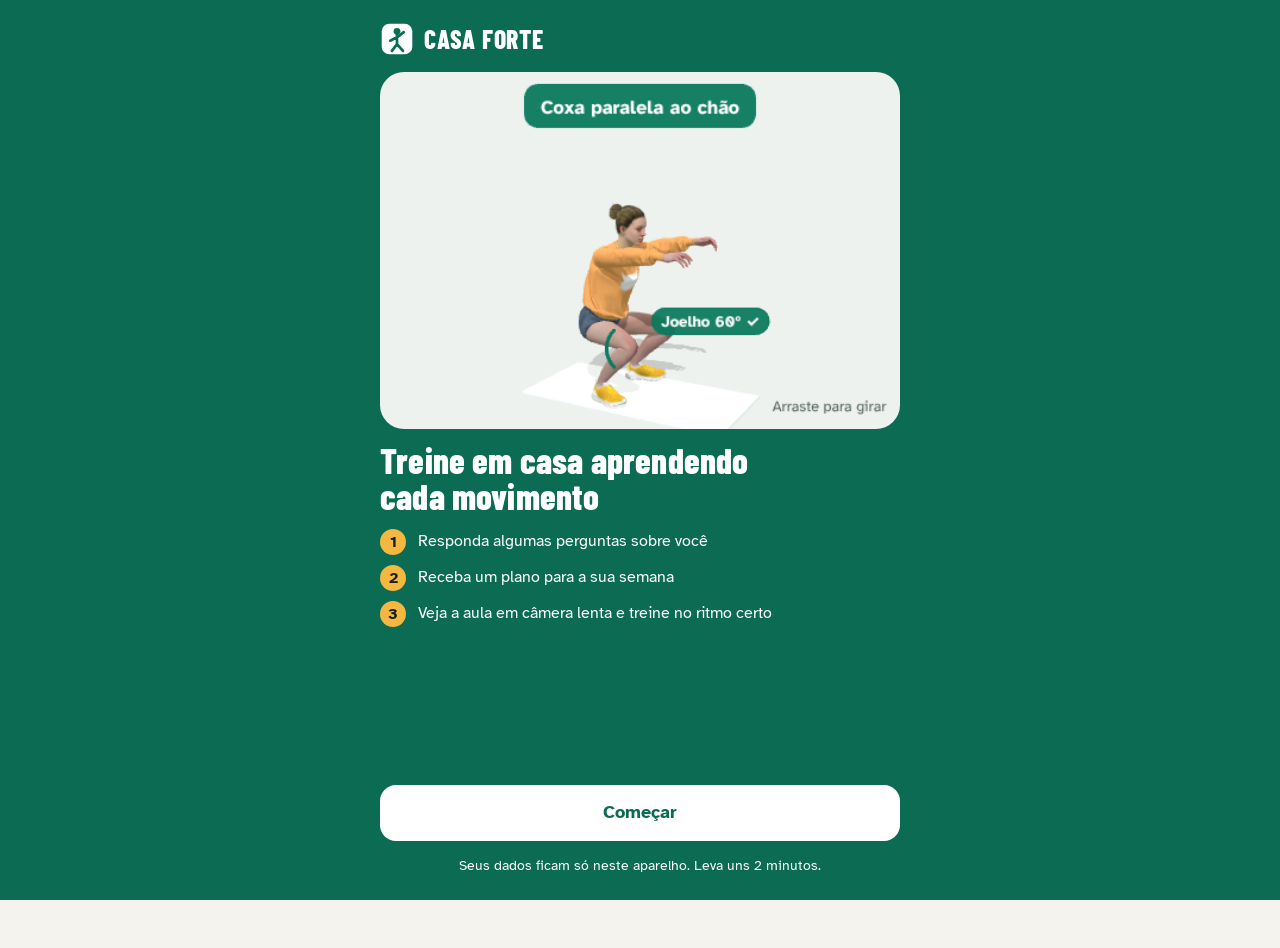
==== commit 51bb63fa: "Revisão dos treinos: cada lado faz o tempo inteiro, aquecimento de uns 5 minutos, Muay Thai curto ca" ====
--- a/index.html
+++ b/index.html
@@ -46,6 +46,7 @@
       </section>
       <section class="hero" id="todayCard" aria-live="polite"></section>
       <button class="rowlink" id="nextRow"></button>
+      <button class="rowlink" id="medeRow" hidden></button>
       <section class="card cuidado" id="cuidadoNote" hidden></section>
     </section>
 
@@ -71,11 +72,12 @@
     <section class="view" id="v-plano" aria-labelledby="plTitle" hidden>
       <header class="vhead">
         <div><h1 id="plTitle">Seu plano</h1><span class="muted small" id="plSub"></span></div>
-        <button class="btn2" data-tab="perfil">Ajustar plano</button>
+        <button class="btn2" data-mudardias="1">Mudar os dias</button>
       </header>
       <p class="muted small" style="margin:0">Toque em um dia para ver o treino. Dá para fazer qualquer um deles hoje.</p>
       <div class="planlist" id="planList"></div>
       <section class="card soft" aria-labelledby="whyTitle"><h2 class="h2s" id="whyTitle">Por que o plano é assim</h2><ul class="why" id="planWhy"></ul></section>
+      <section aria-labelledby="aulasTitle"><h2 class="h2s" id="aulasTitle">Todas as aulas</h2><p class="muted small" style="margin:2px 0 8px">Faça qualquer aula quando quiser, mesmo fora do plano. As coreografias de dança ficam aqui.</p><div id="aulasList"></div></section>
     </section>
 
     <!-- MOVIMENTOS -->
@@ -95,6 +97,7 @@
     <section class="view" id="v-prog" aria-labelledby="pgTitle" hidden>
       <header class="vhead"><div><h1 id="pgTitle">Progresso</h1></div></header>
       <div class="tiles" id="progTiles"></div>
+      <section aria-labelledby="corpoTitle"><h2 class="h2s" id="corpoTitle">Corpo e saúde</h2><p class="muted small" style="margin:2px 0 8px">O que mostra resultado de verdade: medidas com fita, testes de força e como você dorme e se sente.</p><div class="corpo" id="corpo"></div></section>
       <section class="card" aria-labelledby="chTitle">
         <h2 class="h2s" id="chTitle">Minutos ativos por semana</h2>
         <p class="muted small" style="margin:2px 0 10px">Linha tracejada: 150 minutos, o mínimo que a OMS recomenda por semana.</p>
@@ -167,7 +170,7 @@
       <div id="quitBox" hidden></div>
       <div class="plinfo">
         <div style="min-width:0">
-          <div class="plname" id="plName"></div>
+          <button class="plname linkish" id="plName" title="Ver explicação completa"></button>
           <div class="pltip" id="plTip"></div>
           <div class="pltempo" id="plTempo" hidden></div>
         </div>
@@ -185,9 +188,9 @@
         <button class="cb" id="nextBtn" aria-label="Pular exercício"><svg viewBox="0 0 24 24"><path d="M18 5v14M5 5l10 7-10 7z" fill="currentColor" stroke="currentColor" stroke-width="2" stroke-linejoin="round"/></svg></button>
       </div>
       <div class="ctrls small">
-        <button class="pillbtn" id="howBtn" aria-pressed="false">Como fazer</button>
+        <button class="pillbtn" id="howBtn" aria-pressed="false">Explicação completa</button>
         <button class="pillbtn" id="guideBtn" aria-pressed="true">Guias de postura</button>
-        <button class="pillbtn" id="plVoice" aria-pressed="true">Voz</button>
+        <button class="pillbtn" id="plVoice" aria-pressed="true">Voz</button><button class="pillbtn" id="plMusic" aria-pressed="true">Música</button>
         <a class="pillbtn" id="plVideo" href="#" target="_blank" rel="noopener">Vídeo</a>
       </div>
     </div>
@@ -211,8 +214,13 @@
         <div class="stat"><b id="dnStreak">0</b><span>dias seguidos</span></div>
       </div>
     </div>
+    <div class="esf" id="dnEsf"></div>
     <button class="go" id="dnBack">Voltar para Hoje</button>
   </div>
+</div>
+
+<div class="modal" id="regModal" hidden>
+  <div class="card mcard" role="dialog" aria-modal="true" aria-labelledby="regTitle" id="regBox"></div>
 </div>
 
 <div class="modal" id="preview" hidden>
@@ -244,6 +252,7 @@
 <script src="js/mannequin.js"></script>
 <script src="js/ritmo.js"></script>
 <script src="js/aula.js"></script>
+<script src="js/coreo.js"></script>
 <script src="js/plano.js"></script>
 <script src="js/app.js"></script>
 </body>
--- a/css/style.css
+++ b/css/style.css
@@ -330,3 +330,32 @@
 }
 
 .pltempo{margin-top:6px;display:inline-block;background:var(--accent);color:var(--accent-ink,#fff);border-radius:99px;padding:4px 12px;font-weight:700;font-size:.9rem}
+
+/* Todas as aulas */
+.aulah{font-size:.82rem;letter-spacing:.06em;text-transform:uppercase;color:var(--muted);margin:16px 2px 6px}
+#aulasList .pday svg{width:18px;height:18px;margin-left:auto;stroke:var(--muted);fill:none;stroke-width:2}
+#aulasList .planlist{margin:0}
+.linkish{background:none;border:0;padding:0;text-align:left;color:inherit;cursor:pointer;text-decoration:underline;text-decoration-color:color-mix(in srgb,currentColor 30%,transparent);text-underline-offset:4px}
+details.full{margin-top:10px;border-top:1px solid var(--line2);padding-top:8px}
+details.full summary{cursor:pointer;font-weight:700;color:var(--accent)}
+details.full ol.steps{margin:8px 0 0;padding-left:20px;display:flex;flex-direction:column;gap:6px}
+#plHow .btn2{margin-top:10px}
+.esf{display:flex;flex-direction:column;gap:6px;width:100%;text-align:left}.esf:empty{display:none}.esf .chips{margin:4px 0}
+/* Corpo e saúde */
+.corpo{display:grid;gap:12px}
+@media(min-width:900px){.corpo{grid-template-columns:repeat(3,1fr)}}
+.regcard{display:flex;flex-direction:column;gap:8px}
+.reglist{list-style:none;margin:0;padding:0;display:flex;flex-direction:column;gap:6px}
+.reglist li{display:grid;grid-template-columns:1fr auto;gap:0 10px;align-items:baseline;border-top:1px solid var(--line2);padding-top:6px}
+.reglist li:first-child{border-top:0;padding-top:0}
+.reglist small{grid-column:1/-1;color:var(--muted);font-size:.8rem}
+.rf{display:flex;flex-direction:column;gap:4px;margin:10px 0}
+.rf>span:first-child{font-weight:700}
+.rin{display:flex;align-items:center;gap:8px}.rin input{max-width:140px}.rin em{font-style:normal;color:var(--muted)}
+#regBox{max-height:88vh;overflow:auto;width:min(560px,100%)}
+.tblwrap{overflow-x:auto}
+.tbl{border-collapse:collapse;font-size:.88rem;width:100%}
+.tbl th,.tbl td{padding:6px 8px;border-bottom:1px solid var(--line2);text-align:right;white-space:nowrap}
+.tbl th:first-child,.tbl td:first-child{text-align:left}
+.tbl th{font-size:.75rem;color:var(--muted);font-weight:700}
+.lnk{background:none;border:0;color:var(--accent);font-weight:700;text-decoration:underline;text-underline-offset:3px;cursor:pointer;padding:6px 4px}
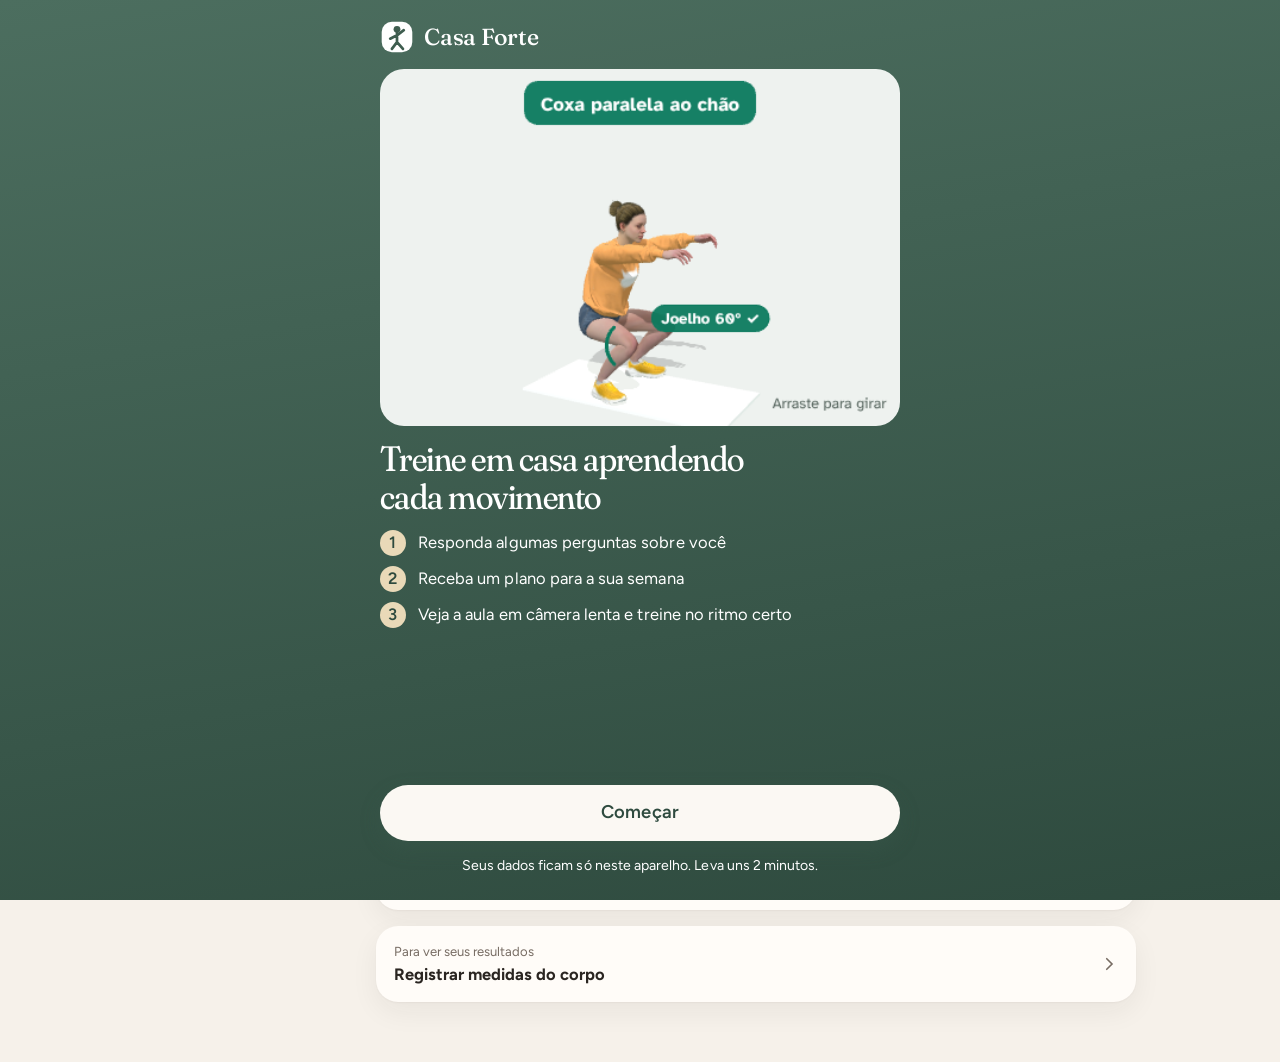
==== commit a5c91bb0: "Visual de bem-estar, planos de corpo todo e revisão de todos os movimentos - Novo visual: tons marfi" ====
--- a/index.html
+++ b/index.html
@@ -5,7 +5,7 @@
 <meta name="viewport" content="width=device-width, initial-scale=1, viewport-fit=cover">
 <title>Casa Forte</title>
 <meta name="description" content="Treinos em casa sem equipamento: força, Muay Thai, yoga, alongamento e dança, com boneco 3D que ensina cada movimento e voz de incentivo.">
-<meta name="theme-color" content="#0B6B53">
+<meta name="theme-color" content="#F6F1EA">
 <link rel="manifest" href="manifest.webmanifest">
 <link rel="apple-touch-icon" href="icons/icon-192.png">
 <meta name="apple-mobile-web-app-capable" content="yes">
@@ -13,7 +13,7 @@
 <link rel="icon" href="data:image/svg+xml,%3Csvg xmlns='http://www.w3.org/2000/svg' viewBox='0 0 40 40'%3E%3Crect x='2' y='2' width='36' height='36' rx='9' fill='%230B7A5E'/%3E%3Ccircle cx='20' cy='11' r='4' fill='white'/%3E%3Cpath d='M20 15v11M20 18l-8 4M20 18l8-6M20 26l-6 8M20 26l7 8' stroke='white' stroke-width='3.2' stroke-linecap='round' fill='none'/%3E%3C/svg%3E">
 <link rel="preconnect" href="https://fonts.googleapis.com">
 <link rel="preconnect" href="https://fonts.gstatic.com" crossorigin>
-<link rel="stylesheet" href="https://fonts.googleapis.com/css2?family=Barlow+Condensed:wght@500;600;700;800&family=Atkinson+Hyperlegible:wght@400;700&display=swap">
+<link rel="stylesheet" href="https://fonts.googleapis.com/css2?family=Fraunces:opsz,wght,SOFT@9..144,300..600,0..100&family=Figtree:wght@400;500;600;700&display=swap">
 <link rel="stylesheet" href="css/style.css">
 </head>
 <body>
@@ -47,6 +47,7 @@
       <section class="hero" id="todayCard" aria-live="polite"></section>
       <button class="rowlink" id="nextRow"></button>
       <button class="rowlink" id="medeRow" hidden></button>
+      <section class="card soft" id="instRow" hidden></section>
       <section class="card cuidado" id="cuidadoNote" hidden></section>
     </section>
 
@@ -76,6 +77,11 @@
       </header>
       <p class="muted small" style="margin:0">Toque em um dia para ver o treino. Dá para fazer qualquer um deles hoje.</p>
       <div class="planlist" id="planList"></div>
+      <section class="card" aria-labelledby="agTitle">
+        <h2 class="h2s" id="agTitle">Lembrete na sua agenda</h2>
+        <p class="small muted" style="margin:0">Escolha o horário. A agenda do celular avisa 10 minutos antes, nos dias do seu plano. Combinar dia e hora com antecedência ajuda a criar o hábito.</p>
+        <div class="btnrow"><input type="time" id="agHora" class="field" value="07:00" aria-label="Horário do treino"><button class="btn" id="agGo">Adicionar à agenda</button></div>
+      </section>
       <section class="card soft" aria-labelledby="whyTitle"><h2 class="h2s" id="whyTitle">Por que o plano é assim</h2><ul class="why" id="planWhy"></ul></section>
       <section aria-labelledby="aulasTitle"><h2 class="h2s" id="aulasTitle">Todas as aulas</h2><p class="muted small" style="margin:2px 0 8px">Faça qualquer aula quando quiser, mesmo fora do plano. As coreografias de dança ficam aqui.</p><div id="aulasList"></div></section>
     </section>
@@ -103,9 +109,10 @@
         <p class="muted small" style="margin:2px 0 10px">Linha tracejada: 150 minutos, o mínimo que a OMS recomenda por semana.</p>
         <div class="chart" id="chart"></div>
       </section>
-      <section class="card soft levelcard">
-        <div class="lvl"><small>Nível</small><b id="lvlNum">1</b></div>
-        <div style="min-width:0;flex:1"><b id="tierName">Iniciante</b><div class="xpbar"><i id="xpFill" style="width:0%"></i></div><div class="muted small" id="xpText"></div></div>
+      <section class="card soft" aria-labelledby="ctTitle">
+        <h2 class="h2s" id="ctTitle">Sua constância</h2>
+        <div class="ritmo" id="ctRitmo" style="justify-content:flex-start"></div>
+        <p class="small" id="ctText" style="margin:0"></p>
       </section>
       <div class="two">
         <section class="card" aria-labelledby="calTitle"><h2 class="h2s" id="calTitle">Últimas cinco semanas</h2><div class="cal" id="cal"></div></section>
@@ -182,6 +189,8 @@
       <div id="plHow" class="howbox" hidden></div>
       <div class="tagrow" id="plMus"></div>
       <div class="nextup" id="plNext"></div>
+    </div>
+    <div class="ctrlbar">
       <div class="ctrls">
         <button class="cb" id="prevBtn" aria-label="Voltar exercício"><svg viewBox="0 0 24 24"><path d="M6 5v14M19 5l-10 7 10 7z" fill="currentColor" stroke="currentColor" stroke-width="2" stroke-linejoin="round"/></svg></button>
         <button class="cb big" id="pauseBtn" aria-label="Pausar"><svg viewBox="0 0 24 24" id="pauseIco"><rect x="6" y="5" width="4" height="14" rx="1" fill="currentColor"/><rect x="14" y="5" width="4" height="14" rx="1" fill="currentColor"/></svg></button>
@@ -198,21 +207,17 @@
 </div>
 
 <div class="overlay done" id="done" hidden>
-  <canvas id="confetti" aria-hidden="true"></canvas>
   <div class="box">
     <div class="eyebrow">Treino concluído</div>
-    <h2 id="dnTitle">Mandou bem!</h2>
+    <h2 id="dnTitle">Que bom que você veio</h2>
     <p class="muted" id="dnText" style="margin:0"></p>
     <div class="card" style="width:100%">
-      <div class="levelrow">
-        <div class="lvl"><small>Nível</small><b id="dnLvl">1</b></div>
-        <div style="text-align:left"><span class="tierpill" id="dnTier"></span><div class="xpbar"><i id="dnFill"></i></div><div class="muted" style="font-size:.9rem" id="dnXp"></div></div>
-      </div>
       <div class="stats">
-        <div class="stat"><b id="dnMin">0</b><span>minutos</span></div>
-        <div class="stat"><b id="dnGain">0</b><span>pontos ganhos</span></div>
-        <div class="stat"><b id="dnStreak">0</b><span>dias seguidos</span></div>
-      </div>
+        <div class="stat"><b id="dnMin">0</b><span>minutos hoje</span></div>
+        <div class="stat"><b id="dnSem">0</b><span>treinos na semana</span></div>
+        <div class="stat"><b id="dnTot">0</b><span>treinos no total</span></div>
+      </div>
+      <div class="ritmo" id="dnRitmo" aria-hidden="true"></div>
     </div>
     <div class="esf" id="dnEsf"></div>
     <button class="go" id="dnBack">Voltar para Hoje</button>
--- a/css/style.css
+++ b/css/style.css
@@ -1,23 +1,23 @@
-/* Casa Forte v4: app com abas. Menu embaixo no celular e na lateral no computador. */
+/* Casa Forte v8: visual de bem-estar. Marfim quente, verde-sálvia profundo e argila; serifa suave nos títulos. */
 :root{
-  --bg:#F5F3EE; --surface:#FFFFFF; --ink:#16201B; --muted:#56635C; --line:#E2DED5; --line2:#F0EDE6;
-  --accent:#0B6B53; --accent-ink:#FFFFFF; --accent-soft:#E1EEE8; --mat:#E6E2D9;
-  --warm:#B9471F; --warm-soft:#FBE3D4; --sun:#FCEBC4; --sun-ink:#6B4600;
-  --blue:#2F6F8F; --purple:#5B4B8A;
-  --font-d:'Barlow Condensed','Arial Narrow','Roboto Condensed',sans-serif;
-  --font-b:'Atkinson Hyperlegible',system-ui,-apple-system,'Segoe UI',sans-serif;
-  --r:18px;
+  --bg:#F6F1EA; --surface:#FFFCF8; --ink:#2A2521; --muted:#776C63; --line:#E8DFD4; --line2:#F1EAE1;
+  --accent:#3E5D4F; --accent-ink:#FBF8F3; --accent-soft:#E6EDE7; --mat:#EBE4DA;
+  --warm:#A9603F; --warm-soft:#F6E6DC; --sun:#F4EAD6; --sun-ink:#6A4F1D; --gold:#B08F5A;
+  --blue:#5B7888; --purple:#7A6A8C;
+  --font-d:'Fraunces',Georgia,'Times New Roman',serif;
+  --font-b:'Figtree',system-ui,-apple-system,'Segoe UI',sans-serif;
+  --r:22px; --sh:0 1px 2px rgba(42,37,33,.04),0 10px 28px rgba(42,37,33,.06);
 }
 @media (prefers-color-scheme: dark){:root:not([data-theme="light"]){
-  --bg:#0F1512; --surface:#18211D; --ink:#E6EDE9; --muted:#9DABA4; --line:#2A3631; --line2:#222C27;
-  --accent:#3CC69C; --accent-ink:#06261C; --accent-soft:#163A2F; --mat:#24302B;
-  --warm:#FF8B4D; --warm-soft:#3A2214; --sun:#3B3018; --sun-ink:#F4D58A;
-  --blue:#2B5F7A; --purple:#4D3F78; color-scheme:dark}}
+  --bg:#181512; --surface:#221E1A; --ink:#EFE8DF; --muted:#A89B8F; --line:#37302A; --line2:#2B2621;
+  --accent:#A8C3B3; --accent-ink:#17211C; --accent-soft:#29342E; --mat:#2F2924;
+  --warm:#E1A184; --warm-soft:#3A2A21; --sun:#383022; --sun-ink:#EAD3A0; --gold:#CDB07C;
+  --blue:#8AA6B5; --purple:#A897BA; --sh:0 1px 2px rgba(0,0,0,.25),0 10px 28px rgba(0,0,0,.25); color-scheme:dark}}
 :root[data-theme="dark"]{
-  --bg:#0F1512; --surface:#18211D; --ink:#E6EDE9; --muted:#9DABA4; --line:#2A3631; --line2:#222C27;
-  --accent:#3CC69C; --accent-ink:#06261C; --accent-soft:#163A2F; --mat:#24302B;
-  --warm:#FF8B4D; --warm-soft:#3A2214; --sun:#3B3018; --sun-ink:#F4D58A;
-  --blue:#2B5F7A; --purple:#4D3F78; color-scheme:dark}
+  --bg:#181512; --surface:#221E1A; --ink:#EFE8DF; --muted:#A89B8F; --line:#37302A; --line2:#2B2621;
+  --accent:#A8C3B3; --accent-ink:#17211C; --accent-soft:#29342E; --mat:#2F2924;
+  --warm:#E1A184; --warm-soft:#3A2A21; --sun:#383022; --sun-ink:#EAD3A0; --gold:#CDB07C;
+  --blue:#8AA6B5; --purple:#A897BA; --sh:0 1px 2px rgba(0,0,0,.25),0 10px 28px rgba(0,0,0,.25); color-scheme:dark}
 *{box-sizing:border-box}
 [hidden]{display:none!important}
 html,body{background:var(--bg);color:var(--ink);margin:0}
@@ -359,3 +359,127 @@
 .tbl th:first-child,.tbl td:first-child{text-align:left}
 .tbl th{font-size:.75rem;color:var(--muted);font-weight:700}
 .lnk{background:none;border:0;color:var(--accent);font-weight:700;text-decoration:underline;text-underline-offset:3px;cursor:pointer;padding:6px 4px}
+
+/* ================= v8: visual de bem-estar ================= */
+body{font-size:16.5px;letter-spacing:.003em;-webkit-font-smoothing:antialiased}
+h1,h2,h3{font-family:var(--font-d);font-weight:450;letter-spacing:-.015em;line-height:1.08;font-variation-settings:"opsz" 96,"SOFT" 60}
+h1{font-size:2.2rem}h2{font-size:1.75rem}h3{font-size:1.3rem}
+.vhead h1{font-size:2.3rem}
+.h2s{font-family:var(--font-d);font-weight:500;font-size:1.25rem;letter-spacing:-.01em}
+.eyebrow{font-weight:600;font-size:.74rem;letter-spacing:.14em;color:var(--muted)}
+.num{font-family:var(--font-b);font-variant-numeric:tabular-nums}
+.card,.wkstrip,.rowlink,.planlist,.blist,.tile,.movcard,.search{border:0;box-shadow:var(--sh)}
+.card{border-radius:var(--r);padding:20px}
+.card.soft{box-shadow:none}
+.btn,.btn2{border:1px solid var(--line);border-radius:99px;padding:9px 18px;font-weight:600;background:var(--surface)}
+.btn.outline{border:1.5px solid var(--accent)}
+.chip{border:1px solid var(--line);font-weight:600;padding:7px 15px}
+.chip[aria-pressed="true"]{background:var(--accent);border-color:var(--accent);color:var(--accent-ink)}
+.go{border-radius:99px;font-weight:600;letter-spacing:.01em;box-shadow:0 8px 20px color-mix(in srgb,var(--accent) 28%,transparent)}
+.field{border:1px solid var(--line);border-radius:14px}
+.linkbtn{color:var(--muted);text-decoration-color:color-mix(in srgb,currentColor 40%,transparent);text-underline-offset:4px}
+.tabbar{background:color-mix(in srgb,var(--surface) 86%,transparent);backdrop-filter:saturate(1.4) blur(14px);-webkit-backdrop-filter:saturate(1.4) blur(14px);border-top:1px solid var(--line2)}
+.tab svg{stroke-width:1.6}
+.tab.on{color:var(--accent);font-weight:600}
+.brandname{font-family:var(--font-d);font-weight:500;text-transform:none;letter-spacing:-.01em;font-size:1.45rem}
+.brand svg rect{rx:12}
+/* Hoje */
+#hello{font-size:2.4rem}
+.lead{font-size:1.02rem;line-height:1.55}
+.streak{background:var(--sun);font-weight:600}
+.wkstrip{padding:14px 10px;border-radius:var(--r)}
+.wd b{width:34px;height:34px;border-radius:17px;font-weight:500}
+.wd.done b{background:var(--accent)}
+.wd.today b{box-shadow:inset 0 0 0 1.5px var(--accent)}
+.mood{border:1px solid var(--line);border-radius:16px;background:var(--bg);font-size:.88rem}
+.mood[aria-pressed="true"]{border-color:var(--accent);background:var(--accent-soft);font-weight:600}
+.hero{position:relative;overflow:hidden;border-radius:28px;padding:24px 22px;gap:14px;
+  background:radial-gradient(120% 90% at 100% 0%,rgba(255,255,255,.16),transparent 55%),linear-gradient(155deg,#4C6E5F 0%,#2E4A3E 100%);color:#FBF8F3;box-shadow:0 18px 40px rgba(46,74,62,.25)}
+.hero::after{content:"";position:absolute;right:-60px;bottom:-60px;width:200px;height:200px;border-radius:50%;border:1px solid rgba(255,255,255,.14);pointer-events:none}
+.hero.leve{background:radial-gradient(120% 90% at 100% 0%,rgba(255,255,255,.16),transparent 55%),linear-gradient(155deg,#6C8796,#465F6C)}
+.hero.troca{background:radial-gradient(120% 90% at 100% 0%,rgba(255,255,255,.16),transparent 55%),linear-gradient(155deg,#8A7A9C,#5D4F70)}
+.hero.calm,.hero.done{background:var(--surface);color:var(--ink);box-shadow:var(--sh)}
+.hero.done{background:var(--accent-soft);box-shadow:none}
+.hero h2{font-size:2rem;font-weight:450}
+.herotags span{border-radius:99px;padding:5px 12px;background:rgba(255,255,255,.14);backdrop-filter:blur(4px)}
+.herobtn{border-radius:99px;background:#FBF8F3;color:#2E4A3E;font-weight:600;box-shadow:0 6px 18px rgba(0,0,0,.12)}
+.hero.leve .herobtn{color:#3E5663}.hero.troca .herobtn{color:#4F4263}
+.herobtn.ghost{border:1px solid rgba(255,255,255,.45);box-shadow:none}
+.rowlink{padding:16px 18px}
+.cuidado{background:var(--sun)}
+/* Treino */
+#v-treino h1{font-size:2.3rem}
+.info{background:var(--accent-soft);border-radius:18px;padding:14px 16px;line-height:1.55}
+.exic{border-radius:14px}
+.badge-aula,.badge-real{font-weight:600;border-radius:99px;padding:3px 10px}
+.iconbtn{border:0;box-shadow:var(--sh);border-radius:99px}
+/* Plano */
+.pday{padding:13px 16px}
+.pbar{flex-basis:3px}
+/* Movimentos */
+.movcard{border-radius:20px;padding:0;overflow:hidden;min-height:0}
+.movcard .thumb{display:block;width:100%;aspect-ratio:4/3;object-fit:cover;background:radial-gradient(90% 80% at 50% 35%,var(--surface),var(--mat))}
+.movcard .mtx{display:flex;flex-direction:column;gap:3px;padding:10px 12px 12px}
+.vids a{border:0;box-shadow:var(--sh);border-radius:18px;background:var(--surface);font-weight:600}
+/* Progresso */
+.tile{border-radius:20px;padding:14px 16px}
+.tile b{font-family:var(--font-d);font-weight:450;font-size:2.1rem}
+.bars .bar{border-radius:8px 8px 3px 3px}
+.bars .meta{border-top:1.5px dashed var(--gold)}
+.cal .c{border-radius:10px}
+/* Perfil */
+.avatar{font-family:var(--font-d);font-weight:500}
+/* Primeiro acesso */
+.hero-onb{background:linear-gradient(170deg,#4C6E5F,#2E4A3E)}
+.passos li::before{background:#E9D9B8;color:#2E4A3E;font-weight:600}
+.go.inv{background:#FBF8F3;color:#2E4A3E}
+.qop{border:1px solid var(--line);border-radius:18px;box-shadow:0 1px 2px rgba(42,37,33,.03)}
+.qop[aria-pressed="true"]{font-weight:600}
+.qbar{height:4px}
+/* Player: Sophie em cima, controles sempre à vista embaixo */
+.overlay{background:var(--bg)}
+.stage{border:0;border-radius:24px;background:radial-gradient(110% 85% at 50% 30%,var(--surface),var(--mat));box-shadow:inset 0 0 0 1px var(--line2)}
+.stage .badge{font-family:var(--font-b);font-weight:600;text-transform:uppercase;letter-spacing:.12em;font-size:.72rem;padding:5px 12px;background:color-mix(in srgb,var(--surface) 80%,transparent);backdrop-filter:blur(6px)}
+.stage .badge.rest{background:var(--warm-soft)}
+.plname{font-family:var(--font-d);font-weight:450;text-transform:none;letter-spacing:-.015em;font-size:clamp(1.6rem,5.4vw,2.4rem);line-height:1.05}
+.ring .t{font-family:var(--font-d);font-weight:400}
+.ring .fgc{stroke-width:7}.ring .bgc{stroke-width:7}
+.cb{border:0;box-shadow:var(--sh)}
+.cb.big{box-shadow:0 10px 24px color-mix(in srgb,var(--accent) 35%,transparent)}
+.pillbtn{border:1px solid var(--line);font-weight:600;font-size:.85rem;padding:7px 13px;background:var(--surface)}
+.pillbtn[aria-pressed="true"]{background:var(--accent-soft);color:var(--ink);border-color:transparent}
+.pltempo{background:var(--accent-soft);color:var(--ink);font-weight:600}
+.how li::before{font-family:var(--font-b);font-weight:600}
+.how li b{font-family:var(--font-b);font-weight:700;letter-spacing:.08em;font-size:.76rem}
+.howbox{border:0;box-shadow:var(--sh);border-radius:18px}
+@media (max-width:759px){
+  .overlay#player{overflow:hidden}
+  .pl{height:100%;min-height:0;flex:1;gap:8px;padding-bottom:0}
+  .stage{flex:none;height:min(40dvh,400px)}
+  .side{flex:1;min-height:0;overflow-y:auto;-webkit-overflow-scrolling:touch;padding-bottom:12px}
+  .ring{width:96px;height:96px}.ring .t{font-size:2.3rem}
+  .ctrlbar{flex:none;display:flex;flex-direction:column;gap:8px;padding:10px 0 calc(10px + env(safe-area-inset-bottom,0px));background:linear-gradient(to bottom,transparent,var(--bg) 22%)}
+}
+.ctrlbar .ctrls.small{flex-wrap:nowrap;overflow-x:auto;justify-content:flex-start;scrollbar-width:none;padding:2px}
+.ctrlbar .ctrls.small::-webkit-scrollbar{display:none}
+.ctrlbar .pillbtn{flex:none}
+@media (min-width:760px){.ctrlbar{grid-column:2;display:flex;flex-direction:column;gap:12px}}
+/* Fim do treino: calmo, sem confete */
+.done{background:radial-gradient(90% 70% at 50% 20%,var(--accent-soft),var(--bg))}
+.done h2{font-family:var(--font-d);font-weight:450;text-transform:none;font-size:2.4rem}
+.done .stats{display:grid;grid-template-columns:repeat(3,1fr);gap:8px}
+.stat{display:flex;flex-direction:column;align-items:center;gap:2px}
+.stat b{font-family:var(--font-d);font-weight:450;font-size:2rem;line-height:1}
+.stat span{font-size:.8rem;color:var(--muted)}
+.ritmo{display:flex;gap:6px;justify-content:center;flex-wrap:wrap}
+.ritmo i{width:12px;height:12px;border-radius:50%;background:var(--mat)}
+.ritmo i.on{background:var(--accent)}
+.modal{background:color-mix(in srgb,#1d1916 50%,transparent);backdrop-filter:blur(3px)}
+.modal .card{border-radius:26px}
+.aulah{font-family:var(--font-b);font-weight:600;letter-spacing:.14em;font-size:.72rem}
+@media (prefers-reduced-motion:reduce){*{transition:none!important;animation:none!important}}
+/* v8.1: barra de começar sem conteúdo aparecendo por trás; nome do exercício sem cara de link */
+.startbar{background:var(--bg);box-shadow:0 -14px 16px -4px var(--bg);padding:12px 0 10px;z-index:3}
+.plname.linkish{text-decoration:none;border-bottom:1px dashed color-mix(in srgb,var(--ink,currentColor) 30%,transparent);padding-bottom:2px}
+.ritmo i,.ritmo span{opacity:1}
+.ritmo i.meio{background:linear-gradient(90deg,var(--accent) 50%,var(--mat) 50%)}
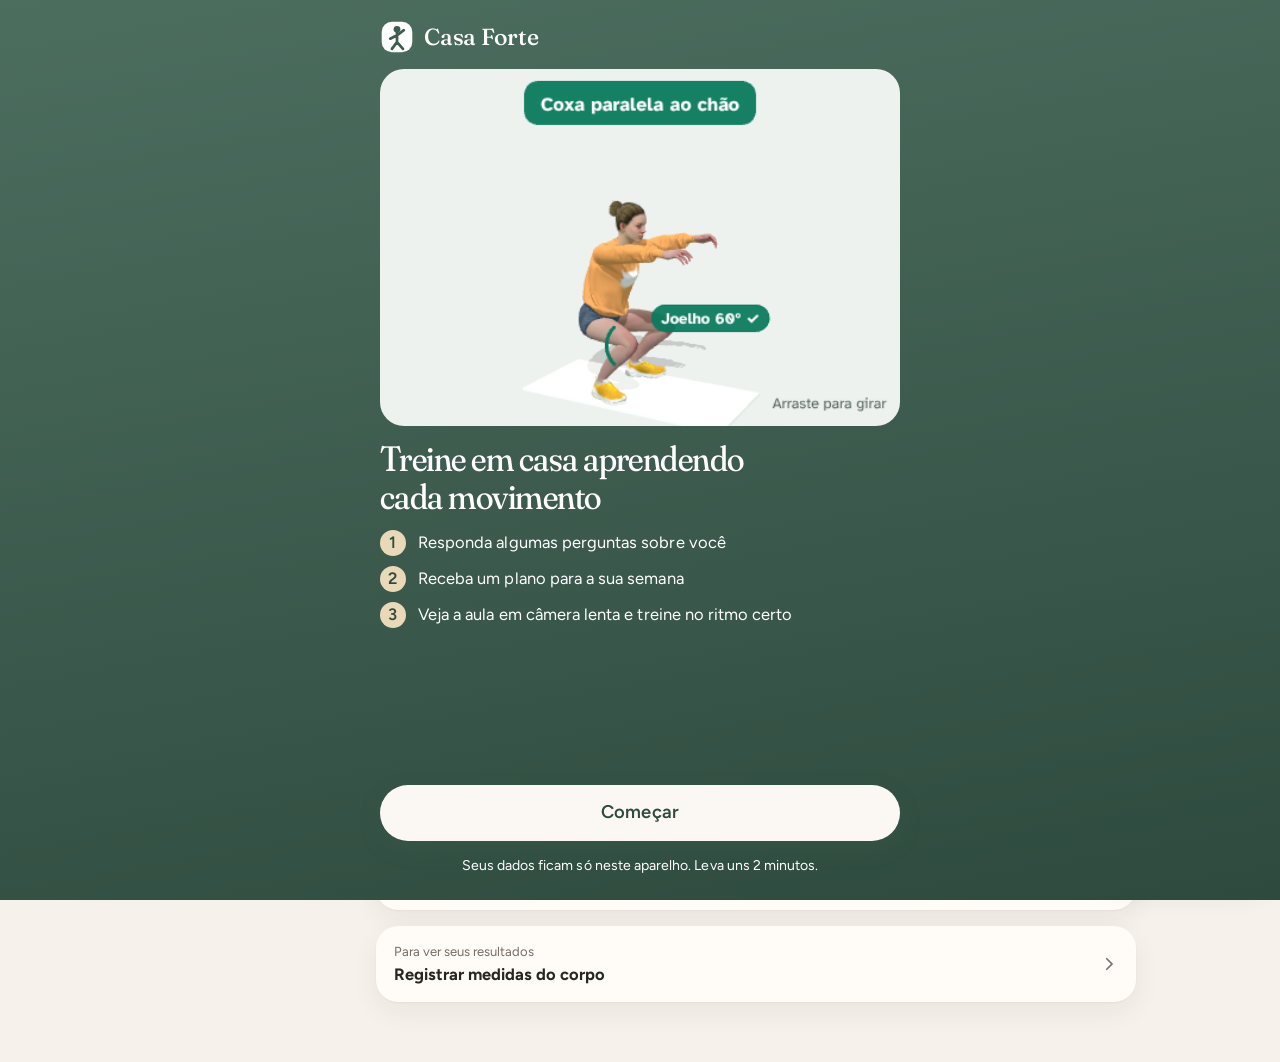
==== commit 286b73ea: "Tela cheia, data e hora no canto e treino sem rolar no computador - Canto inferior direito: data e h" ====
--- a/index.html
+++ b/index.html
@@ -160,6 +160,10 @@
 <!-- PRIMEIRO ACESSO -->
 <div class="onb" id="onb" hidden role="dialog" aria-modal="true" aria-label="Primeiro acesso"></div>
 
+<div class="canto" id="canto" aria-live="off">
+  <span class="relogio" id="relogio"></span>
+  <button class="telacheia" id="telaCheia" type="button" title="Tela cheia" aria-label="Tela cheia" hidden><svg viewBox="0 0 24 24" aria-hidden="true"><path d="M4 9V4h5M20 9V4h-5M4 15v5h5M20 15v5h-5"/></svg></button>
+</div>
 <div class="overlay" id="player" hidden>
   <div class="pl">
     <div class="plhead">
--- a/css/style.css
+++ b/css/style.css
@@ -483,3 +483,38 @@
 .plname.linkish{text-decoration:none;border-bottom:1px dashed color-mix(in srgb,var(--ink,currentColor) 30%,transparent);padding-bottom:2px}
 .ritmo i,.ritmo span{opacity:1}
 .ritmo i.meio{background:linear-gradient(90deg,var(--accent) 50%,var(--mat) 50%)}
+
+/* v9.1: canto com data e hora pequenas e botão de tela cheia */
+.canto{position:fixed;right:12px;bottom:calc(84px + env(safe-area-inset-bottom,0px));z-index:65;display:flex;align-items:center;gap:6px;padding:4px 4px 4px 10px;border-radius:999px;background:color-mix(in srgb,var(--surface) 82%,transparent);backdrop-filter:blur(10px);-webkit-backdrop-filter:blur(10px);box-shadow:var(--sh);font-size:.74rem;color:var(--muted);font-variant-numeric:tabular-nums;pointer-events:none}
+.canto>*{pointer-events:auto}
+.canto .relogio{white-space:nowrap;text-transform:capitalize}
+.telacheia{width:28px;height:28px;border-radius:50%;border:0;background:transparent;color:var(--ink);display:grid;place-items:center;cursor:pointer}
+.telacheia:hover{background:var(--mat)}
+.telacheia svg{width:16px;height:16px;fill:none;stroke:currentColor;stroke-width:2;stroke-linecap:round;stroke-linejoin:round}
+.telacheia.on svg{transform:rotate(180deg)}
+.canto:has(.telacheia[hidden]){padding-right:10px}
+@media (min-width:900px){.canto{bottom:14px;right:16px}}
+/* celular durante o treino: a barra de controles fica embaixo, então o canto some (o celular já mostra a hora) */
+@media (max-width:899px){body:has(#player:not([hidden])) .canto{display:none}}
+/* v9.2: treino no computador cabe inteiro na tela, sem rolar (só olhar e fazer) */
+@media (min-width:760px){
+  .overlay#player{overflow:hidden}
+  .pl{max-width:none;height:100%;min-height:0;flex:1;grid-template-columns:minmax(0,1.7fr) minmax(320px,1fr);grid-template-rows:auto auto minmax(0,1fr) auto;column-gap:clamp(18px,2.4vw,40px);row-gap:12px;padding-inline:clamp(16px,3vw,48px);padding-block:14px 52px}
+  .stage{grid-column:1;grid-row:3/5;min-height:0;height:auto}
+  .side{grid-column:2;grid-row:3;min-height:0;overflow:auto;justify-content:center;gap:clamp(14px,2.4vh,26px);padding-top:0;scrollbar-width:thin}
+  .ctrlbar{grid-column:2;grid-row:4;padding:0;background:none}
+  .ctrlbar .ctrls.small{flex-wrap:wrap;overflow:visible;justify-content:center}
+  .plinfo{grid-template-columns:minmax(0,1fr) auto}
+  .plname{font-size:clamp(1.9rem,3.2vw,3.2rem)}
+  .pltip{font-size:clamp(1rem,1.25vw,1.25rem);margin-top:8px}
+  .nextup{font-size:clamp(.95rem,1.1vw,1.1rem)}
+  .ring{width:clamp(130px,17vh,210px);height:clamp(130px,17vh,210px)}.ring .t{font-size:clamp(3rem,7vh,4.8rem)}
+  .plhead .eyebrow{font-size:.85rem}
+  .plhead .num{font-size:1rem}
+}
+/* tela baixa (notebook com a barra do navegador): menos espaço entre as partes */
+@media (min-width:760px) and (max-height:640px){
+  .pl{padding-block:8px 46px;row-gap:8px}
+  .ring{width:120px;height:120px}.ring .t{font-size:2.8rem}
+  .cb.big{width:58px;height:58px}
+}
